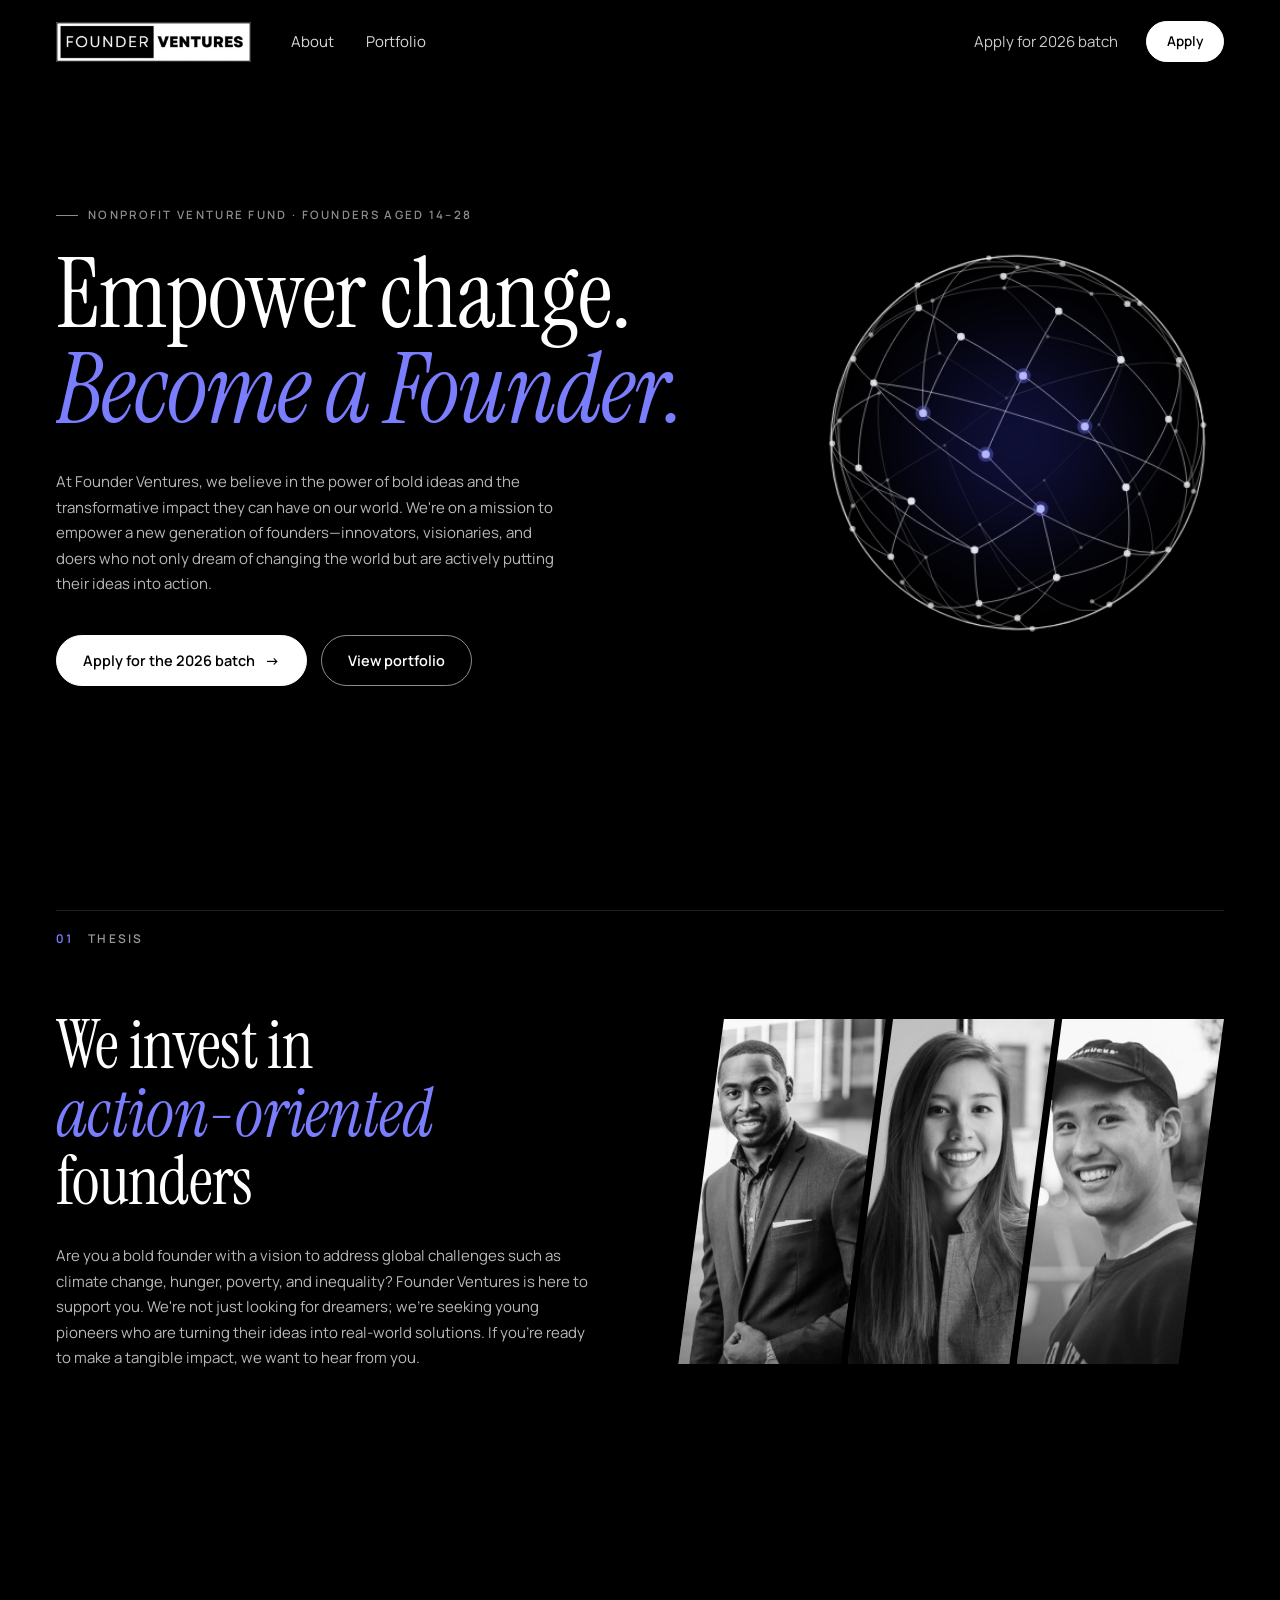
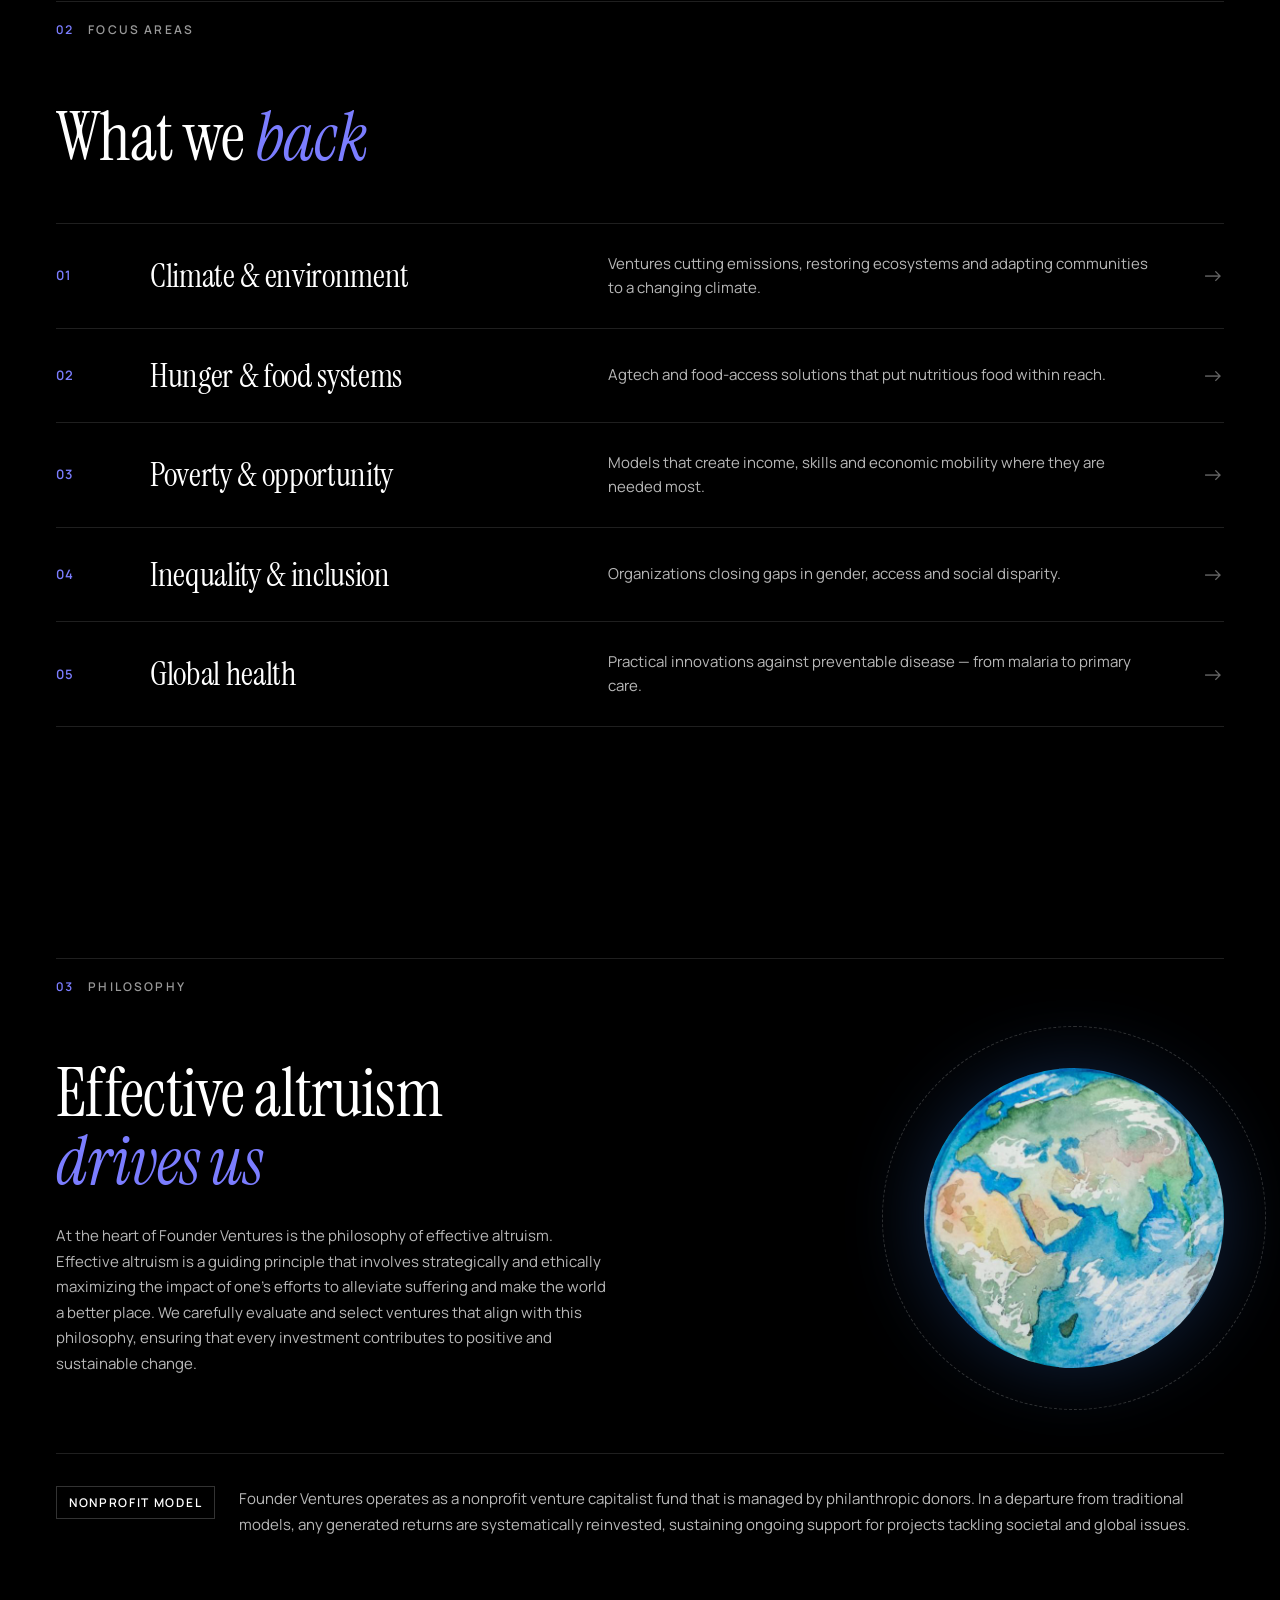
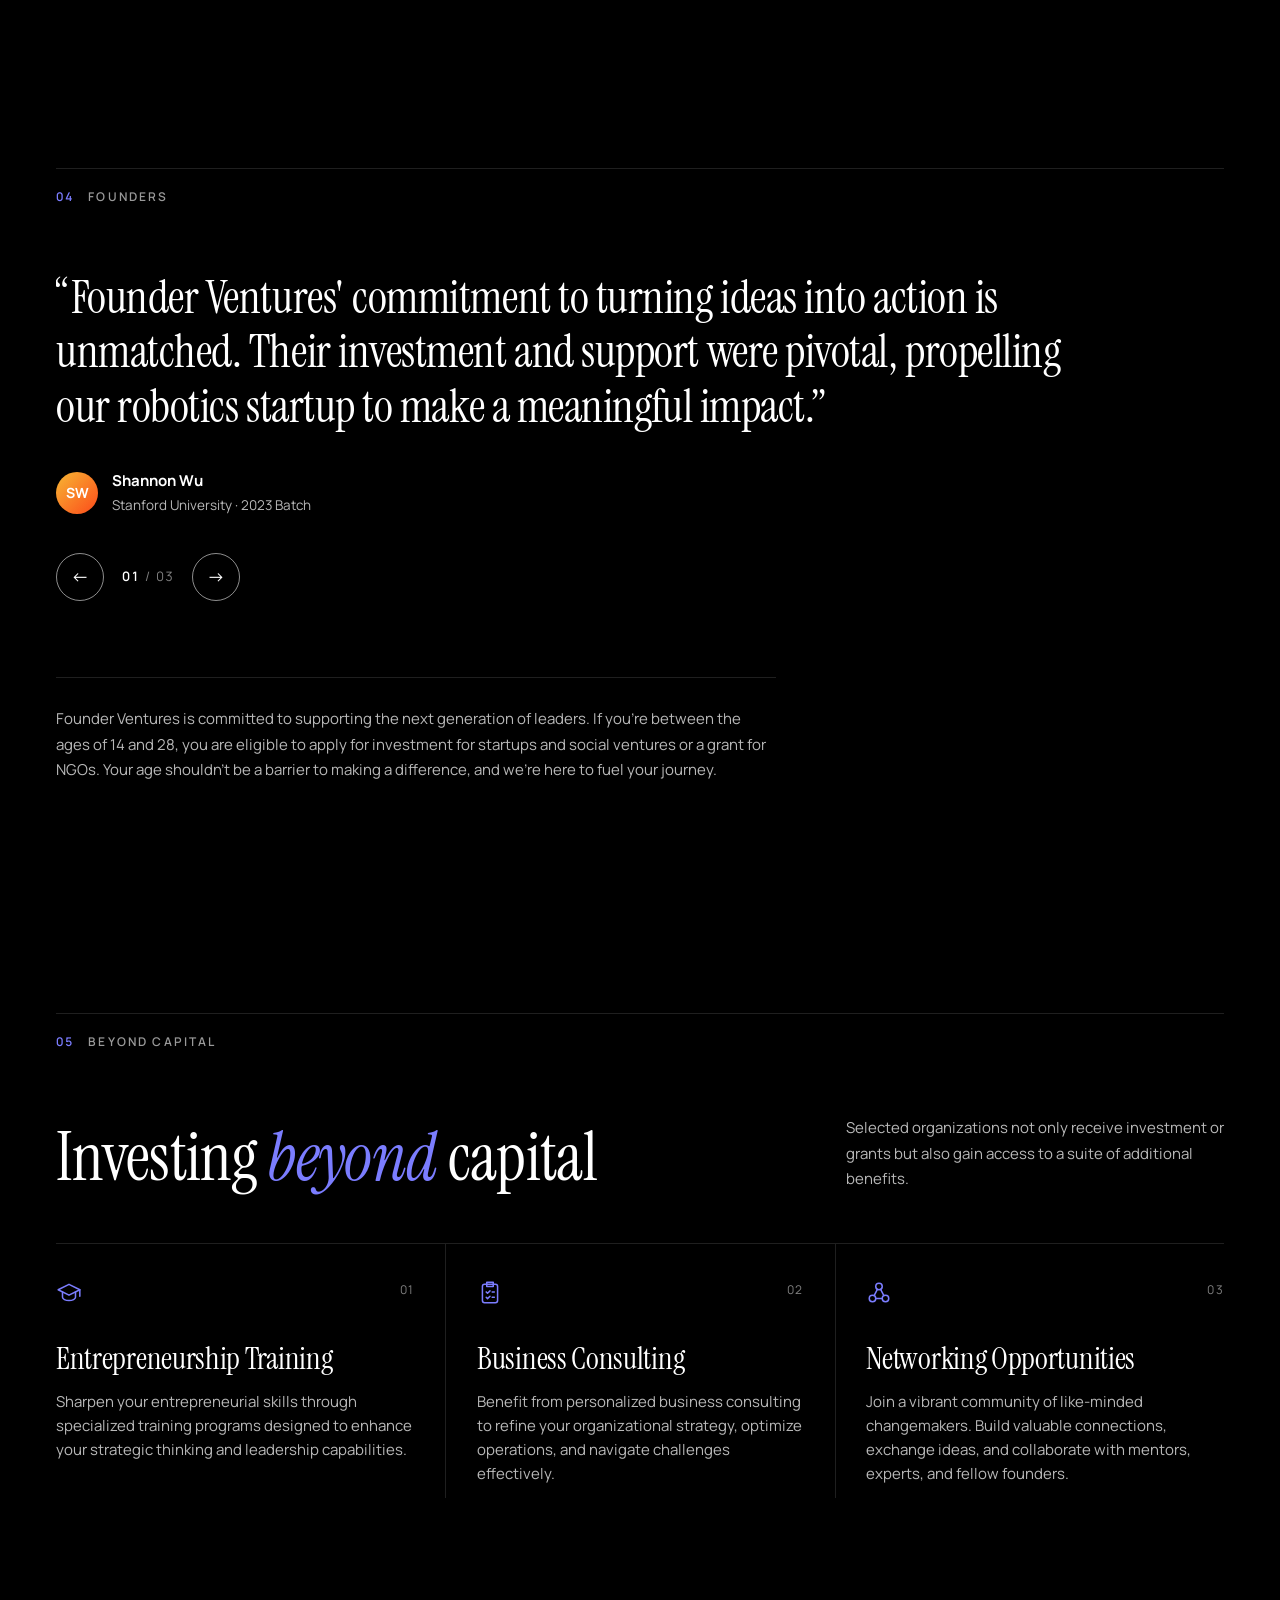
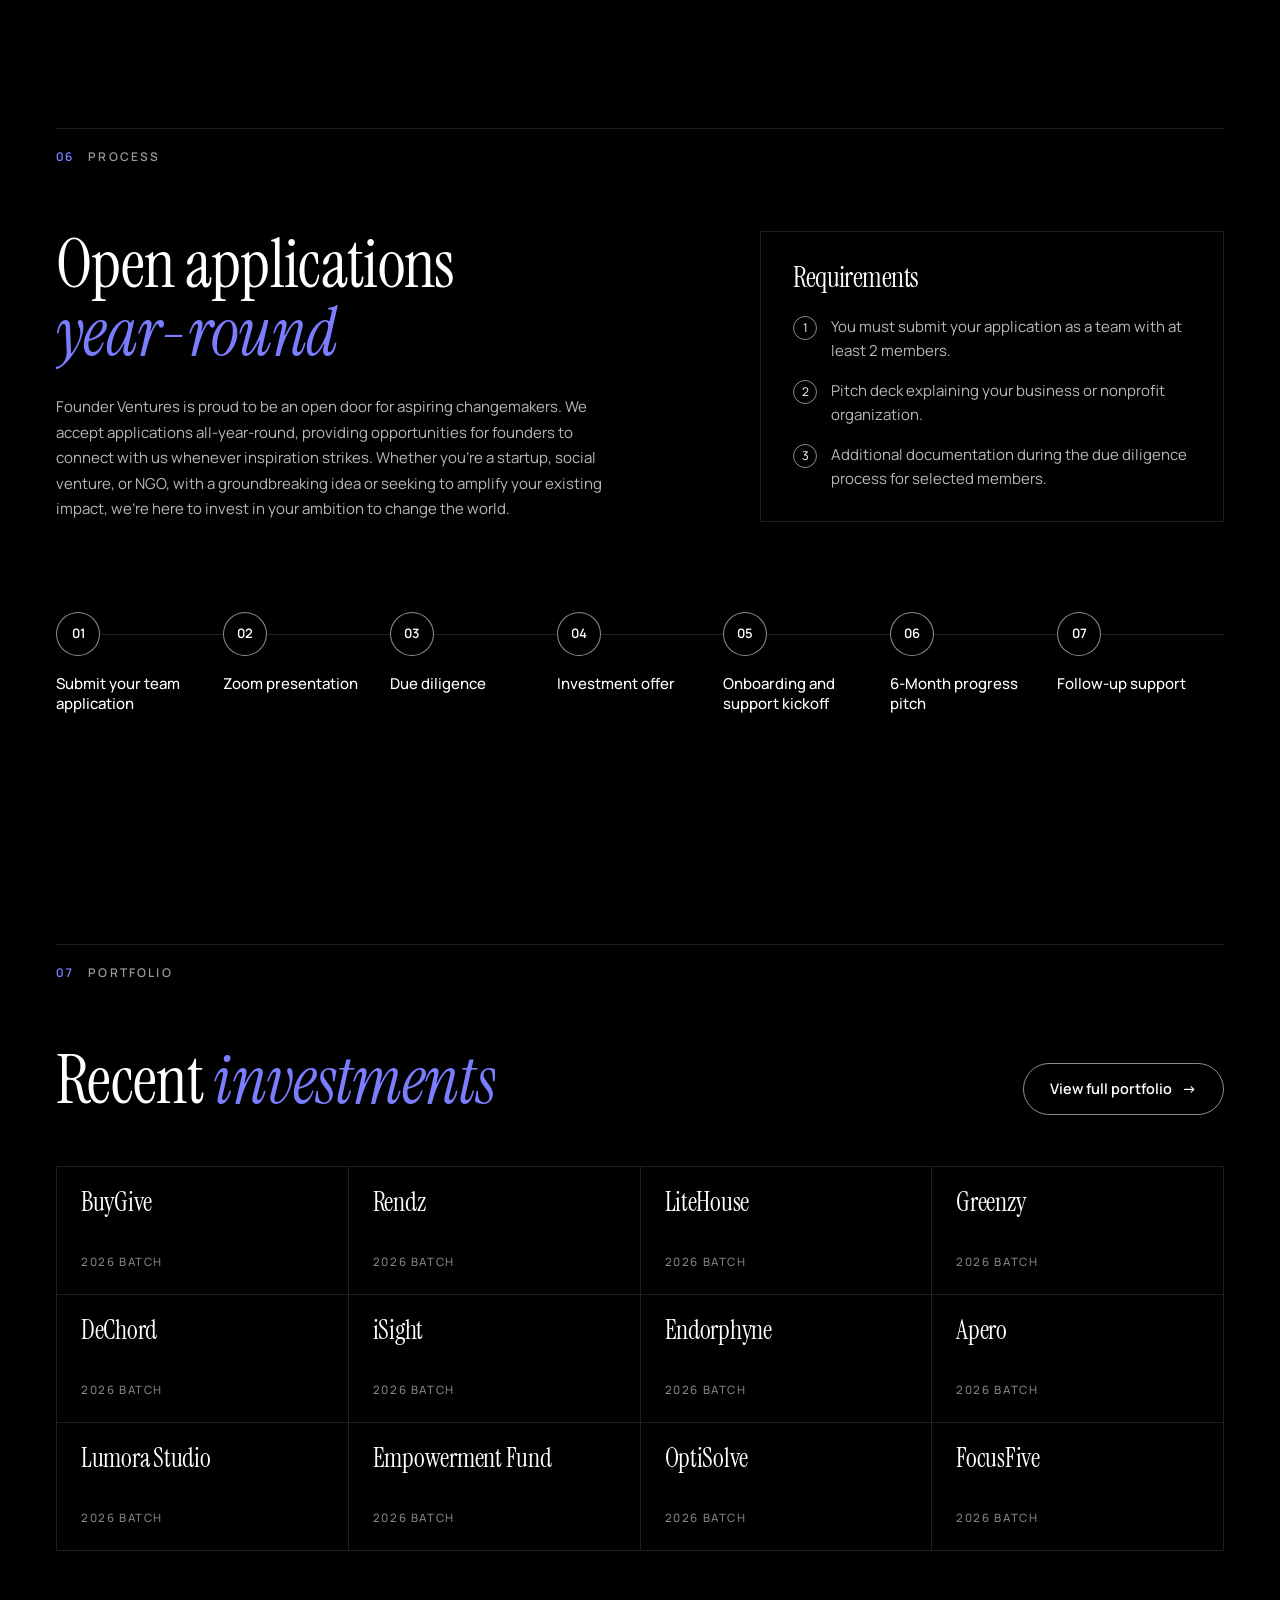
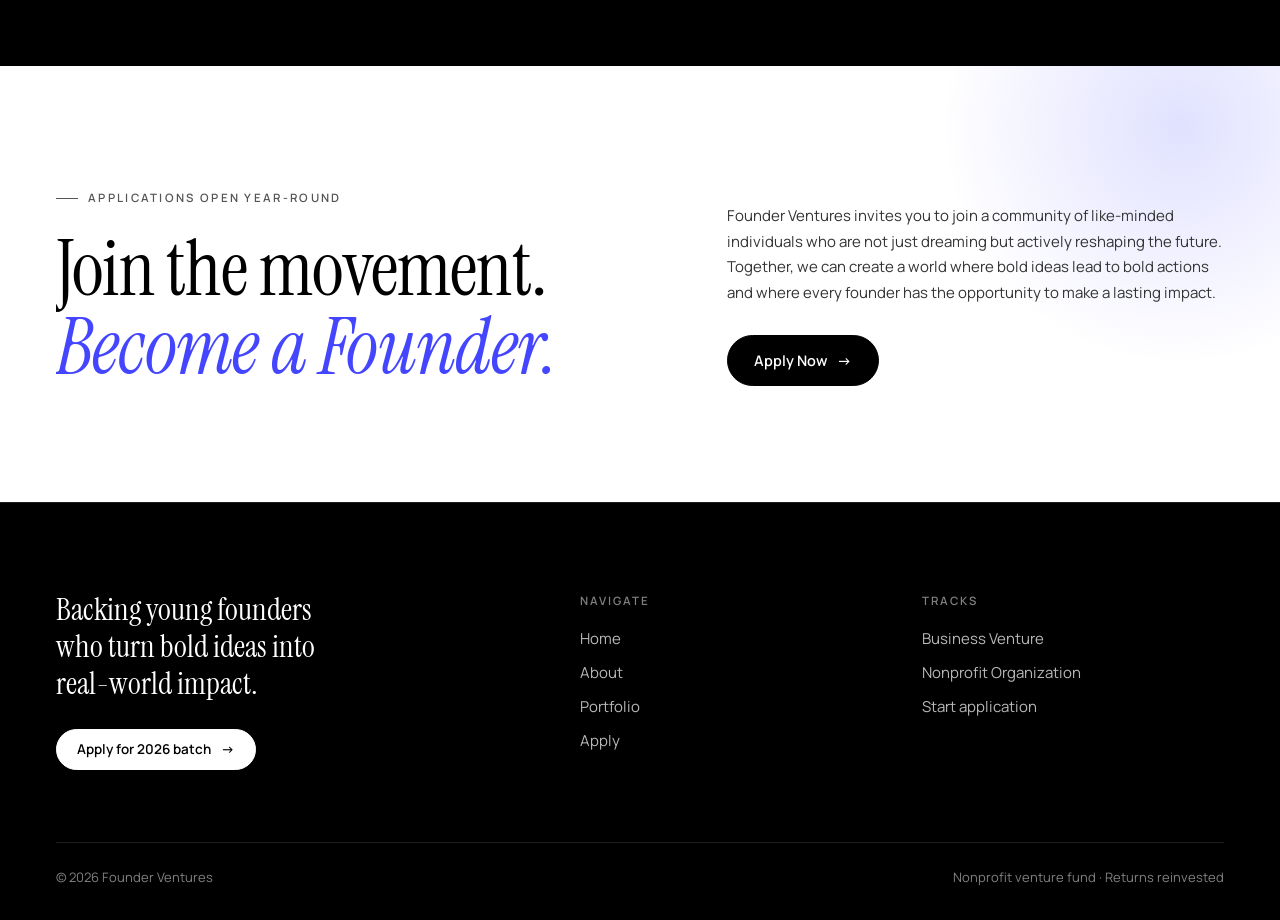
==== index.html @ 0a64e9e9 "Add files via upload" ====
<!DOCTYPE html>
<html lang="en">
<head>
<meta charset="UTF-8">
<meta name="viewport" content="width=device-width, initial-scale=1">
<title>Founder Ventures — Nonprofit venture fund for young founders</title>
<meta name="description" content="Founder Ventures is a nonprofit venture fund backing action-oriented founders aged 14–28 who tackle climate change, hunger, poverty and inequality. Applications open year-round.">
<meta name="theme-color" content="#000000">
<link rel="canonical" href="https://founderventures.org/">
<meta property="og:url" content="https://founderventures.org/">
<meta property="og:type" content="website">
<meta property="og:site_name" content="Founder Ventures">
<meta property="og:title" content="Founder Ventures — Nonprofit venture fund for young founders">
<meta property="og:description" content="Founder Ventures is a nonprofit venture fund backing action-oriented founders aged 14–28 who tackle climate change, hunger, poverty and inequality. Applications open year-round.">
<meta property="og:image" content="https://founderventures.org/assets/og-image.jpg">
<meta property="og:image:width" content="1200">
<meta property="og:image:height" content="630">
<meta name="twitter:card" content="summary_large_image">
<meta name="twitter:title" content="Founder Ventures — Nonprofit venture fund for young founders">
<meta name="twitter:description" content="Founder Ventures is a nonprofit venture fund backing action-oriented founders aged 14–28 who tackle climate change, hunger, poverty and inequality. Applications open year-round.">
<meta name="twitter:image" content="https://founderventures.org/assets/og-image.jpg">
<link rel="icon" href="./favicon.ico" sizes="any">
<link rel="icon" type="image/png" sizes="32x32" href="./assets/icons/favicon-32.png">
<link rel="apple-touch-icon" href="./assets/icons/apple-touch-icon.png">
<link rel="manifest" href="./site.webmanifest">
<link rel="preconnect" href="https://fonts.googleapis.com">
<link rel="preconnect" href="https://fonts.gstatic.com" crossorigin>
<link href="https://fonts.googleapis.com/css2?family=Instrument+Serif:ital@0;1&family=Manrope:wght@300;400;500;600;700;800&display=swap" rel="stylesheet">
<link rel="stylesheet" href="./assets/css/site.css">
<script src="./assets/js/site.js" defer></script>
</head>
<body data-page="home">
<div class="progress" id="progress"></div>

<header class="header" id="header">
  <div class="wrap">
    <a href="./" class="logo" aria-label="Founder Ventures home"><img src="./assets/img/logo.png" alt="Founder Ventures" width="600" height="123"></a>
    <nav class="nav" aria-label="Primary">
      <a href="./about/" data-link="about">About</a>
      <a href="./portfolio/" data-link="portfolio">Portfolio</a>
    </nav>
    <div class="nav-right">
      <a href="./apply/" class="nav-cta-text">Apply for 2026 batch</a>
      <a href="./apply/" class="btn btn-sm">Apply</a>
    </div>
    <button class="burger" id="burger" aria-label="Open menu" aria-expanded="false" aria-controls="mmenu"><span></span><span></span></button>
  </div>
</header>

<div class="mmenu" id="mmenu" aria-hidden="true">
  <nav aria-label="Mobile">
    <a href="./" data-link="home"><small>01</small>Home</a>
    <a href="./about/" data-link="about"><small>02</small>About</a>
    <a href="./portfolio/" data-link="portfolio"><small>03</small>Portfolio</a>
    <a href="./apply/" data-link="apply"><small>04</small>Apply</a>
  </nav>
  <div class="mmenu-foot">
    <p>Applications are open year-round for the 2026 batch.</p>
    <a href="./apply/" class="btn btn-wide">Apply for 2026 batch <span class="arr">→</span></a>
  </div>
</div>

<main id="main">
<div class="page active" data-page="home">
  <section class="hero vc-hero">
    <div class="wrap vc-hero-grid">
      <div>
        <div class="eyebrow" data-reveal>Nonprofit venture fund · Founders aged 14–28</div>
        <h1 class="display split" data-reveal="fade"><span class="ln"><span style="--i:0">Empower change.</span></span><span class="ln"><span style="--i:1"><em>Become a Founder.</em></span></span></h1>
        <p class="lead" data-reveal style="--d:.35s">At Founder Ventures, we believe in the power of bold ideas and the transformative impact they can have on our world. We're on a mission to empower a new generation of founders—innovators, visionaries, and doers who not only dream of changing the world but are actively putting their ideas into action.</p>
        <div class="hero-actions" data-reveal style="--d:.5s">
          <a href="./apply/" class="btn">Apply for the 2026 batch <span class="arr">→</span></a>
          <a href="./portfolio/" class="btn btn-ghost">View portfolio</a>
        </div>
      </div>
      <div class="globe-wrap" data-reveal="scale" style="--d:.2s"><canvas id="globe" aria-hidden="true"></canvas></div>
    </div>
  </section>

  <section class="sec">
    <div class="wrap">
      <div class="sec-head" data-reveal><span class="sec-num">01</span><span class="sec-label">Thesis</span></div>
      <div class="split-grid even">
        <div>
          <h2 class="h2 split" data-reveal="fade"><span class="ln"><span>We invest in</span></span><span class="ln"><span style="--i:1"><em>action-oriented</em> founders</span></span></h2>
          <p class="lead" data-reveal style="margin-top:28px;--d:.2s">Are you a bold founder with a vision to address global challenges such as climate change, hunger, poverty, and inequality? Founder Ventures is here to support you. We're not just looking for dreamers; we're seeking young pioneers who are turning their ideas into real-world solutions. If you're ready to make a tangible impact, we want to hear from you.</p>
        </div>
        <div class="slash"><div class="sl" data-reveal style="--d:0.00s"><img style="object-position:50% 16%" src="./assets/img/founder-home-1.jpg" alt="Founder in a dark suit smiling" loading="lazy" decoding="async"></div><div class="sl" data-reveal style="--d:0.12s"><img style="object-position:50% 20%" src="./assets/img/founder-home-2.jpg" alt="Founder with long hair smiling" loading="lazy" decoding="async"></div><div class="sl" data-reveal style="--d:0.24s"><img style="object-position:45% 22%" src="./assets/img/founder-home-3.jpg" alt="Founder in a cap smiling" loading="lazy" decoding="async"></div></div>
      </div>
    </div>
  </section>

  <section class="sec">
    <div class="wrap">
      <div class="sec-head" data-reveal><span class="sec-num">02</span><span class="sec-label">Focus areas</span></div>
      <div class="focus-top">
        <h2 class="h2 split" data-reveal="fade"><span class="ln"><span>What we <em>back</em></span></span></h2>
        <p class="lead" data-reveal style="--d:.15s">Startups, social ventures and NGOs working on the world's most pressing problems.</p>
      </div>
      <ul class="focus"><li class="frow" data-reveal style="--d:0.00s"><span class="fnum">01</span><h3>Climate &amp; environment</h3><p>Ventures cutting emissions, restoring ecosystems and adapting communities to a changing climate.</p><span class="farr" aria-hidden="true">→</span></li><li class="frow" data-reveal style="--d:0.06s"><span class="fnum">02</span><h3>Hunger &amp; food systems</h3><p>Agtech and food-access solutions that put nutritious food within reach.</p><span class="farr" aria-hidden="true">→</span></li><li class="frow" data-reveal style="--d:0.12s"><span class="fnum">03</span><h3>Poverty &amp; opportunity</h3><p>Models that create income, skills and economic mobility where they are needed most.</p><span class="farr" aria-hidden="true">→</span></li><li class="frow" data-reveal style="--d:0.18s"><span class="fnum">04</span><h3>Inequality &amp; inclusion</h3><p>Organizations closing gaps in gender, access and social disparity.</p><span class="farr" aria-hidden="true">→</span></li><li class="frow" data-reveal style="--d:0.24s"><span class="fnum">05</span><h3>Global health</h3><p>Practical innovations against preventable disease — from malaria to primary care.</p><span class="farr" aria-hidden="true">→</span></li></ul>
    </div>
  </section>

  <section class="sec">
    <div class="wrap">
      <div class="sec-head" data-reveal><span class="sec-num">03</span><span class="sec-label">Philosophy</span></div>
      <div class="split-grid">
        <div>
          <h2 class="h2 split" data-reveal="fade"><span class="ln"><span>Effective altruism</span></span><span class="ln"><span style="--i:1"><em>drives us</em></span></span></h2>
          <p class="lead" data-reveal style="margin-top:28px;--d:.15s">At the heart of Founder Ventures is the philosophy of effective altruism. Effective altruism is a guiding principle that involves strategically and ethically maximizing the impact of one's efforts to alleviate suffering and make the world a better place. We carefully evaluate and select ventures that align with this philosophy, ensuring that every investment contributes to positive and sustainable change.</p>
        </div>
        <div class="orb" data-reveal="scale"><div class="round"><img src="./assets/img/earth.jpg" alt="Watercolor painting of Earth" loading="lazy" decoding="async" class=earth></div></div>
      </div>
      <div class="note-line" data-reveal>
        <span class="tag">Nonprofit model</span>
        <p class="lead" style="max-width:none">Founder Ventures operates as a nonprofit venture capitalist fund that is managed by philanthropic donors. In a departure from traditional models, any generated returns are systematically reinvested, sustaining ongoing support for projects tackling societal and global issues.</p>
      </div>
    </div>
  </section>

  <section class="sec">
    <div class="wrap">
      <div class="sec-head" data-reveal><span class="sec-num">04</span><span class="sec-label">Founders</span></div>
      <div class="voices" data-reveal>
        <div class="qs"><figure class="q on"><blockquote>“Founder Ventures' commitment to turning ideas into action is unmatched. Their investment and support were pivotal, propelling our robotics startup to make a meaningful impact.”</blockquote><figcaption><span class="avatar" style="background:linear-gradient(135deg,#f7b733,#fc4a1a)">SW</span><span><b>Shannon Wu</b><small>Stanford University · 2023 Batch</small></span></figcaption></figure><figure class="q"><blockquote>“Founder Ventures fueled our mission at MalarErase, turning our aspirations into real strides against malaria. Their support has been the pulse of our progress in global health.”</blockquote><figcaption><span class="avatar" style="background:linear-gradient(135deg,#11998e,#38ef7d)">MB</span><span><b>Micah Bevis</b><small>MalarErase · 2023 Batch</small></span></figcaption></figure><figure class="q"><blockquote>“Founder Ventures catapulted our agtech initiative, turning our idea into a real solution for poverty and climate change. Their support and network opened doors we never thought possible.”</blockquote><figcaption><span class="avatar" style="background:linear-gradient(135deg,#4446ff,#a18cd1)">JM</span><span><b>Josh Meradith</b><small>CryptoRay · 2023 Batch</small></span></figcaption></figure></div>
        <div class="q-nav"><button class="q-prev" aria-label="Previous quote">←</button><span class="q-count"><b>01</b> / 03</span><button class="q-next" aria-label="Next quote">→</button></div>
      </div>
      <p class="lead young" data-reveal>Founder Ventures is committed to supporting the next generation of leaders. If you're between the ages of 14 and 28, you are eligible to apply for investment for startups and social ventures or a grant for NGOs. Your age shouldn't be a barrier to making a difference, and we're here to fuel your journey.</p>
    </div>
  </section>

  <section class="sec">
    <div class="wrap">
      <div class="sec-head" data-reveal><span class="sec-num">05</span><span class="sec-label">Beyond capital</span></div>
      <div class="focus-top">
        <h2 class="h2 split" data-reveal="fade"><span class="ln"><span>Investing <em>beyond</em> capital</span></span></h2>
        <p class="lead" data-reveal style="--d:.15s">Selected organizations not only receive investment or grants but also gain access to a suite of additional benefits.</p>
      </div>
      <div class="bens"><div class="ben" data-reveal style="--d:0.0s"><span class="ben-n">01</span><svg width="26" height="26" viewBox="0 0 24 24" fill="none" stroke="currentColor" stroke-width="1.4" stroke-linecap="round" stroke-linejoin="round"><path d="M2 9l10-5 10 5-10 5L2 9z"/><path d="M6 11v5c0 1.5 2.7 3 6 3s6-1.5 6-3v-5"/><path d="M22 9v6"/></svg><h3>Entrepreneurship Training</h3><p>Sharpen your entrepreneurial skills through specialized training programs designed to enhance your strategic thinking and leadership capabilities.</p></div><div class="ben" data-reveal style="--d:0.1s"><span class="ben-n">02</span><svg width="26" height="26" viewBox="0 0 24 24" fill="none" stroke="currentColor" stroke-width="1.4" stroke-linecap="round" stroke-linejoin="round"><rect x="5" y="4" width="14" height="17" rx="2"/><path d="M9 2h6v4H9z"/><path d="M8.5 11l1.2 1.2L12 10M8.5 16l1.2 1.2L12 15M14 11h2M14 16h2"/></svg><h3>Business Consulting</h3><p>Benefit from personalized business consulting to refine your organizational strategy, optimize operations, and navigate challenges effectively.</p></div><div class="ben" data-reveal style="--d:0.2s"><span class="ben-n">03</span><svg width="26" height="26" viewBox="0 0 24 24" fill="none" stroke="currentColor" stroke-width="1.4" stroke-linecap="round" stroke-linejoin="round"><circle cx="12" cy="6" r="3"/><circle cx="6" cy="17" r="3"/><circle cx="18" cy="17" r="3"/><path d="M10.5 8.6L7.5 14.4M13.5 8.6l3 5.8M9 17h6"/></svg><h3>Networking Opportunities</h3><p>Join a vibrant community of like-minded changemakers. Build valuable connections, exchange ideas, and collaborate with mentors, experts, and fellow founders.</p></div></div>
    </div>
  </section>

  <section class="sec">
    <div class="wrap">
      <div class="sec-head" data-reveal><span class="sec-num">06</span><span class="sec-label">Process</span></div>
      <div class="split-grid">
        <div>
          <h2 class="h2 split" data-reveal="fade"><span class="ln"><span>Open applications</span></span><span class="ln"><span style="--i:1"><em>year-round</em></span></span></h2>
          <p class="lead" data-reveal style="margin-top:28px;--d:.15s">Founder Ventures is proud to be an open door for aspiring changemakers. We accept applications all-year-round, providing opportunities for founders to connect with us whenever inspiration strikes. Whether you're a startup, social venture, or NGO, with a groundbreaking idea or seeking to amplify your existing impact, we're here to invest in your ambition to change the world.</p>
        </div>
        <div class="req" data-reveal="right">
          <h3>Requirements</h3>
          <ol>
            <li>You must submit your application as a team with at least 2 members.</li>
            <li>Pitch deck explaining your business or nonprofit organization.</li>
            <li>Additional documentation during the due diligence process for selected members.</li>
          </ol>
        </div>
      </div>
      <ol class="timeline"><li data-reveal style="--d:0.00s"><span class="tn">01</span><span class="tt">Submit your team application</span></li><li data-reveal style="--d:0.07s"><span class="tn">02</span><span class="tt">Zoom presentation</span></li><li data-reveal style="--d:0.14s"><span class="tn">03</span><span class="tt">Due diligence</span></li><li data-reveal style="--d:0.21s"><span class="tn">04</span><span class="tt">Investment offer</span></li><li data-reveal style="--d:0.28s"><span class="tn">05</span><span class="tt">Onboarding and support kickoff</span></li><li data-reveal style="--d:0.35s"><span class="tn">06</span><span class="tt">6-Month progress pitch</span></li><li data-reveal style="--d:0.42s"><span class="tn">07</span><span class="tt">Follow-up support</span></li></ol>
    </div>
  </section>

  <section class="sec">
    <div class="wrap">
      <div class="sec-head" data-reveal><span class="sec-num">07</span><span class="sec-label">Portfolio</span></div>
      <div class="focus-top">
        <h2 class="h2 split" data-reveal="fade"><span class="ln"><span>Recent <em>investments</em></span></span></h2>
        <a href="./portfolio/" class="btn btn-ghost" data-reveal>View full portfolio <span class="arr">→</span></a>
      </div>
      <div class="pgrid" id="recent"></div>
    </div>
  </section>

  <section class="cta sec" data-cta></section>
</div>
</main>

<footer class="footer vc-foot">
  <div class="wrap">
    <div class="foot-top">
      <div class="foot-brand">
        <p class="foot-tag">Backing young founders who turn bold ideas into real-world impact.</p>
        <a href="./apply/" class="btn btn-sm">Apply for 2026 batch <span class="arr">→</span></a>
      </div>
      <nav class="foot-col" aria-label="Footer"><span>Navigate</span><a href="./">Home</a><a href="./about/">About</a><a href="./portfolio/">Portfolio</a><a href="./apply/">Apply</a></nav>
      <div class="foot-col"><span>Tracks</span><a href="./apply/">Business Venture</a><a href="./apply/">Nonprofit Organization</a><a href="./application/">Start application</a></div>
    </div>
    <div class="foot-bottom"><span>© 2026 Founder Ventures</span><span>Nonprofit venture fund · Returns reinvested</span></div>
  </div>
</footer>

<template id="ctaTpl">
  <div class="wrap cta-grid" style="position:relative">
    <div>
      <div class="eyebrow dark" data-reveal>Applications open year-round</div>
      <h2 class="h2 display-cta split" data-reveal="fade"><span class="ln"><span>Join the movement.</span></span><span class="ln"><span style="--i:1"><em>Become a Founder.</em></span></span></h2>
    </div>
    <div>
      <p class="lead" data-reveal style="--d:.15s">Founder Ventures invites you to join a community of like-minded individuals who are not just dreaming but actively reshaping the future. Together, we can create a world where bold ideas lead to bold actions and where every founder has the opportunity to make a lasting impact.</p>
      <div data-reveal style="--d:.25s"><a href="./apply/" class="btn btn-dark">Apply Now <span class="arr">→</span></a></div>
    </div>
  </div>
</template>

<div class="toast" id="toast" role="status" aria-live="polite"></div>
</body>
</html>
---- assets/css/site.css ----
/* Founder Ventures — site styles */
:root{
  --bg:#000; --fg:#fff; --muted:rgba(255,255,255,.72); --dim:rgba(255,255,255,.5);
  --line:rgba(255,255,255,.2); --line-strong:rgba(255,255,255,.55);
  --accent:#4446ff; --accent-2:#7b7dff;
  --ink:#0a0a0a; --ink-muted:#3b3b3b;
  --pad:clamp(20px,5vw,56px); --max:1240px; --nav-h:84px;
  --ease:cubic-bezier(.2,.7,.1,1); --ease-out:cubic-bezier(.16,1,.3,1);
}
*,*::before,*::after{box-sizing:border-box}
html{-webkit-text-size-adjust:100%}
body{margin:0;background:var(--bg);color:var(--fg);font-family:Manrope,system-ui,-apple-system,"Segoe UI",sans-serif;font-size:16px;line-height:1.6;-webkit-font-smoothing:antialiased;overflow-x:hidden}
body.lock{overflow:hidden}
img{max-width:100%;display:block}
a{color:inherit;text-decoration:none}
button{font:inherit;color:inherit;cursor:pointer;background:none;border:0;padding:0}
h1,h2,h3,h4{margin:0;font-weight:600;letter-spacing:-.02em;line-height:1.12}
p{margin:0}
::selection{background:var(--accent);color:#fff}
:focus-visible{outline:2px solid var(--accent-2);outline-offset:3px}
.wrap{width:100%;max-width:calc(var(--max) + var(--pad)*2);margin:0 auto;padding:0 var(--pad)}

/* ---------- Header ---------- */
.header{position:fixed;inset:0 0 auto;z-index:50;height:var(--nav-h);display:flex;align-items:center;transition:background .4s,border-color .4s,height .4s;border-bottom:1px solid transparent}
.header.scrolled{background:rgba(0,0,0,.72);backdrop-filter:blur(14px) saturate(140%);-webkit-backdrop-filter:blur(14px) saturate(140%);border-color:rgba(255,255,255,.08);--nav-h:70px}
.header .wrap{display:flex;align-items:center;gap:40px}
.logo{display:inline-flex;flex-shrink:0;position:relative;z-index:60}
.logo img{height:40px;width:auto;display:block}
.header.scrolled .logo img{height:36px}
.logo img{transition:height .4s var(--ease)}
@media (max-width:680px){.logo img{height:34px}.header.scrolled .logo img{height:32px}}
.nav{display:flex;gap:32px;font-size:15px}
.nav a,.nav-cta-text{position:relative;opacity:.85;transition:opacity .3s}
.nav a::after{content:"";position:absolute;left:0;right:0;bottom:-4px;height:1px;background:#fff;transform:scaleX(0);transform-origin:right;transition:transform .45s var(--ease)}
.nav a:hover,.nav a.active{opacity:1}
.nav a:hover::after,.nav a.active::after{transform:scaleX(1);transform-origin:left}
.nav-right{margin-left:auto;display:flex;align-items:center;gap:28px;font-size:15px}
.nav-cta-text{opacity:.8}
.nav-cta-text:hover{opacity:1}
.burger{display:none;width:44px;height:44px;margin-left:auto;position:relative;z-index:60}
.burger span{position:absolute;left:11px;right:11px;height:1.5px;background:#fff;transition:transform .5s var(--ease),top .5s var(--ease),opacity .3s}
.burger span:nth-child(1){top:17px}.burger span:nth-child(2){top:26px}
.menu-open .burger span:nth-child(1){top:21.5px;transform:rotate(45deg)}
.menu-open .burger span:nth-child(2){top:21.5px;transform:rotate(-45deg)}

/* Mobile menu */
.mmenu{position:fixed;inset:0;z-index:45;background:#000;display:flex;flex-direction:column;padding:calc(var(--nav-h) + 24px) var(--pad) 32px;clip-path:circle(0% at calc(100% - 44px) 42px);transition:clip-path .8s var(--ease-out);pointer-events:none}
.menu-open .mmenu{clip-path:circle(150% at calc(100% - 44px) 42px);pointer-events:auto}
.mmenu nav{display:flex;flex-direction:column;gap:6px}
.mmenu nav a{font-size:clamp(40px,12vw,64px);font-weight:600;letter-spacing:-.03em;line-height:1.15;display:flex;align-items:baseline;gap:14px;opacity:0;transform:translateY(30px);transition:opacity .5s, transform .7s var(--ease-out)}
.mmenu nav a small{font-size:13px;font-weight:500;color:var(--dim);letter-spacing:0}
.mmenu nav a.active{color:var(--accent-2)}
.menu-open .mmenu nav a{opacity:1;transform:none}
.menu-open .mmenu nav a:nth-child(1){transition-delay:.18s}.menu-open .mmenu nav a:nth-child(2){transition-delay:.24s}.menu-open .mmenu nav a:nth-child(3){transition-delay:.3s}.menu-open .mmenu nav a:nth-child(4){transition-delay:.36s}
.mmenu-foot{margin-top:auto;display:flex;flex-direction:column;gap:18px;opacity:0;transition:opacity .5s .4s}
.menu-open .mmenu-foot{opacity:1}
.mmenu-foot p{color:var(--dim);font-size:14px}

/* ---------- Buttons ---------- */
.btn{position:relative;display:inline-flex;align-items:center;justify-content:center;gap:10px;padding:12px 26px;font-size:15px;font-weight:500;background:#fff;color:#000;border:1px solid #fff;overflow:hidden;isolation:isolate;white-space:nowrap;transition:color .45s var(--ease)}
.btn::before{content:"";position:absolute;inset:0;background:#000;transform:translateY(101%);transition:transform .45s var(--ease);z-index:-1}
.btn:hover{color:#fff}
.btn:hover::before{transform:none}
.btn .arr{display:inline-block;transition:transform .45s var(--ease)}
.btn:hover .arr{transform:translateX(4px)}
.btn-sm{padding:9px 22px;font-size:14px}
.btn-ghost{background:transparent;color:#fff;border-color:var(--line-strong)}
.btn-ghost::before{background:#fff}
.btn-ghost:hover{color:#000}
.btn-dark{background:#000;color:#fff;border-color:#000}
.btn-dark::before{background:var(--accent)}
.btn-dark:hover{border-color:var(--accent)}
.btn-wide{width:100%}

/* ---------- Pages / transitions ---------- */
main{min-height:100vh}
.page{display:none}
.page.active{display:block;animation:pageIn .8s var(--ease-out) both}
@keyframes pageIn{from{opacity:0;transform:translateY(16px)}to{opacity:1;transform:none}}
.page-leave{animation:pageOut .3s ease both}
@keyframes pageOut{to{opacity:0;transform:translateY(-8px)}}

/* ---------- Reveal ---------- */
[data-reveal]{opacity:0;transform:translateY(34px);transition:opacity 1s var(--ease-out),transform 1.1s var(--ease-out);transition-delay:var(--d,0s)}
[data-reveal="fade"]{transform:none}
[data-reveal="scale"]{transform:scale(.92)}
[data-reveal="left"]{transform:translateX(-40px)}
[data-reveal="right"]{transform:translateX(40px)}
[data-reveal].in{opacity:1;transform:none}
.split .ln{display:block;overflow:hidden;padding-bottom:.08em;margin-bottom:-.08em}
.split .ln>span{display:inline-block;transform:translateY(110%);transition:transform 1.1s var(--ease-out);transition-delay:calc(var(--i,0) * .1s + var(--d,0s))}
.split.in .ln>span{transform:none}

/* ---------- Sections ---------- */
section{position:relative}
.sec{padding:clamp(80px,12vw,160px) 0}
.sec-tight{padding:clamp(56px,8vw,100px) 0}
.h1{font-size:clamp(38px,5.4vw,64px)}
.h2{font-size:clamp(32px,4.2vw,52px)}
.h3{font-size:clamp(22px,2.2vw,28px)}
.lead{font-size:clamp(15px,1.25vw,17px);color:var(--muted);max-width:62ch}
.lead + .lead{margin-top:18px}
.eyebrow{display:inline-flex;align-items:center;gap:10px;font-size:12px;font-weight:600;letter-spacing:.18em;text-transform:uppercase;color:var(--dim);margin-bottom:22px}
.eyebrow::before{content:"";width:22px;height:1px;background:currentColor}
.accent{color:var(--accent)}
.grad{background:linear-gradient(90deg,var(--accent),var(--accent-2) 60%,#b0b2ff);-webkit-background-clip:text;background-clip:text;color:transparent}
.split-grid{display:grid;grid-template-columns:1.15fr .85fr;gap:clamp(40px,6vw,96px);align-items:center}
.split-grid.even{grid-template-columns:1fr 1fr}
.stack>*+*{margin-top:28px}

/* Hero */
.hero{min-height:100svh;display:flex;align-items:center;padding:calc(var(--nav-h) + 40px) 0 80px;overflow:hidden}
.hero .h1{margin-bottom:28px}
.hero .lead{margin-bottom:38px}
.hero-actions{display:flex;flex-wrap:wrap;gap:14px}
.globe-wrap{position:relative;aspect-ratio:1;width:100%;max-width:440px;justify-self:end}
.globe-wrap canvas{width:100%;height:100%;display:block}
.globe-wrap::before{content:"";position:absolute;inset:12%;border-radius:50%;background:radial-gradient(circle,rgba(68,70,255,.28),transparent 70%);filter:blur(30px);animation:pulse 6s ease-in-out infinite}
@keyframes pulse{50%{transform:scale(1.15);opacity:.6}}


/* Photo trio */
.trio{display:grid;grid-template-columns:repeat(3,1fr);gap:clamp(8px,1.2vw,14px);align-items:start}
.trio>*:nth-child(2){margin-top:clamp(18px,3vw,40px)}
.trio.up>*:nth-child(2){margin-top:0}
.trio.up>*:nth-child(1),.trio.up>*:nth-child(3){margin-top:clamp(18px,3vw,40px)}
.photo{position:relative;aspect-ratio:3/4;overflow:hidden;background:#111}
.photo img{width:100%;height:100%;object-fit:cover;filter:grayscale(1) contrast(1.05)}

.photo.oval{aspect-ratio:1;border-radius:50%;box-shadow:0 0 0 1px rgba(255,255,255,.14)}
/* Placeholder */
.ph{position:relative;width:100%;height:100%;display:flex;align-items:center;justify-content:center;text-align:center;background:
  linear-gradient(135deg,rgba(255,255,255,.06),rgba(255,255,255,.02)),
  repeating-linear-gradient(45deg,rgba(255,255,255,.035) 0 1px,transparent 1px 12px),#0d0d0d;
  color:rgba(255,255,255,.4);font-size:11px;letter-spacing:.14em;text-transform:uppercase;padding:12px;border:1px solid rgba(255,255,255,.1)}
.ph::before{content:"";position:absolute;inset:0;background:linear-gradient(110deg,transparent 30%,rgba(255,255,255,.07) 50%,transparent 70%);background-size:250% 100%;animation:shimmer 3.5s linear infinite}
@keyframes shimmer{from{background-position:150% 0}to{background-position:-100% 0}}
.ph svg{display:block;margin:0 auto 8px;opacity:.6}
.round{border-radius:50%;overflow:hidden}
.round .ph{border-radius:50%}

/* Earth orb */
.orb{width:min(100%,300px);aspect-ratio:1;justify-self:end;position:relative;animation:float 7s ease-in-out infinite}
.orb::after{content:"";position:absolute;inset:-14%;border-radius:50%;border:1px dashed rgba(255,255,255,.18);animation:spin 40s linear infinite}
.orb .round img{width:100%;height:100%;object-fit:cover;transform:scale(1.04);animation:earthSpin 90s linear infinite}
@keyframes earthSpin{to{transform:scale(1.04) rotate(360deg)}}
.orb .round{width:100%;height:100%;box-shadow:0 0 80px rgba(68,140,255,.25),inset 0 0 0 1px rgba(255,255,255,.1)}
@keyframes float{50%{transform:translateY(-14px)}}
@keyframes spin{to{transform:rotate(360deg)}}
.note-line{margin-top:clamp(48px,6vw,80px);padding-top:32px;border-top:1px solid rgba(255,255,255,.12);display:grid;grid-template-columns:auto 1fr;gap:24px;align-items:start}
.note-line .tag{font-size:12px;font-weight:600;letter-spacing:.14em;text-transform:uppercase;border:1px solid var(--line);padding:6px 12px;white-space:nowrap}

/* Cards */
.cards{display:grid;grid-template-columns:repeat(3,1fr);gap:20px;margin-top:clamp(40px,5vw,60px)}
.card{background:#fff;color:var(--ink);border-radius:14px;padding:28px;display:flex;flex-direction:column;transform-style:preserve-3d;transition:transform .5s var(--ease),box-shadow .5s;will-change:transform;position:relative;overflow:hidden}
.card::after{content:"";position:absolute;inset:0;pointer-events:none;background:radial-gradient(400px circle at var(--mx,50%) var(--my,50%),rgba(68,70,255,.10),transparent 40%);opacity:0;transition:opacity .4s}
.card:hover::after{opacity:1}
.card:hover{box-shadow:0 30px 60px -20px rgba(68,70,255,.35)}
.quote{font-size:15.5px;line-height:1.6;color:#1b1b1b;flex:1}
.quote::before{content:"“";display:block;font-size:54px;line-height:.6;height:22px;color:var(--accent);font-family:Georgia,serif}
.person{display:flex;align-items:center;gap:12px;margin-top:24px;padding-top:20px;border-top:1px solid #ececec;font-size:14px;line-height:1.35}
.person small{display:block;color:#777;font-size:13px}
.avatar{width:42px;height:42px;border-radius:50%;flex-shrink:0;display:grid;place-items:center;font-weight:700;font-size:14px;color:#fff;overflow:hidden}
.avatar img{width:100%;height:100%;object-fit:cover}
.benefit{text-align:center;align-items:center;padding:40px 30px}
.benefit .ico{width:64px;height:64px;border-radius:50%;display:grid;place-items:center;background:#f2f2ff;margin-bottom:22px;transition:transform .6s var(--ease),background .4s}
.benefit:hover .ico{transform:rotate(-8deg) scale(1.08);background:var(--accent)}
.benefit:hover .ico svg{stroke:#fff}
.benefit .ico svg{stroke:#111;transition:stroke .4s}
.benefit h3{font-size:19px;margin-bottom:12px}
.benefit p{font-size:15px;color:var(--ink-muted)}

/* Process */
.req{border:1px solid var(--line-strong);border-radius:14px;padding:32px 34px;background:linear-gradient(180deg,rgba(255,255,255,.03),transparent)}
.req h3{font-size:18px;text-align:center;margin-bottom:22px}
.req ol{margin:0;padding:0;list-style:none;counter-reset:r;display:grid;gap:16px}
.req li{counter-increment:r;display:grid;grid-template-columns:28px 1fr;gap:10px;font-size:15px;color:var(--muted)}
.req li::before{content:counter(r);width:24px;height:24px;border-radius:50%;border:1px solid var(--line-strong);display:grid;place-items:center;font-size:12px;color:#fff;margin-top:1px}
.steps{display:flex;flex-wrap:wrap;justify-content:center;gap:56px 44px;margin-top:clamp(60px,8vw,110px);list-style:none;padding:0}
.step{position:relative;width:200px;min-height:96px;border:1px solid var(--line-strong);border-radius:12px;padding:30px 16px 18px;display:flex;align-items:center;justify-content:center;text-align:center;font-weight:600;font-size:15px;line-height:1.35;transition:background .45s,color .45s,border-color .45s,transform .45s var(--ease)}
.step .n{position:absolute;top:0;left:50%;transform:translate(-50%,-50%);width:44px;height:44px;border-radius:50%;background:#fff;color:#000;display:grid;place-items:center;font-weight:700;font-size:18px;transition:background .45s,color .45s}
.step:not(:last-child)::after{content:"";position:absolute;right:-30px;top:50%;width:12px;height:12px;border-top:2px solid #fff;border-right:2px solid #fff;transform:translateY(-50%) rotate(45deg);opacity:.85}
.step:hover{background:#fff;color:#000;transform:translateY(-4px)}
.step:hover .n{background:var(--accent);color:#fff}

/* CTA */
.cta{background:#fff;color:#000;overflow:hidden}
.cta .lead{color:#333;max-width:72ch;margin:24px 0 36px}
.cta::before{content:"";position:absolute;width:520px;height:520px;right:-160px;top:-200px;border-radius:50%;background:radial-gradient(circle,rgba(68,70,255,.16),transparent 65%);animation:pulse 8s ease-in-out infinite}

/* Footer */
.footer{padding:44px 0;border-top:1px solid rgba(255,255,255,.08)}
.footer .wrap{display:flex;flex-wrap:wrap;gap:20px;justify-content:space-between;align-items:center;font-size:14px;color:var(--muted)}
.footer nav{display:flex;gap:26px}
.footer nav a:hover{color:#fff}

/* About */
.face{width:min(100%,420px);aspect-ratio:1;justify-self:end;position:relative}
.face canvas{width:100%;height:100%;display:block;cursor:crosshair}
.face::before{content:"";position:absolute;inset:10%;border-radius:50%;background:radial-gradient(circle,rgba(68,70,255,.35),rgba(255,40,120,.12) 45%,transparent 70%);filter:blur(40px);animation:pulse 7s ease-in-out infinite;z-index:-1}
.sdg{width:min(100%,250px);aspect-ratio:1;justify-self:end}
.sdg img{width:100%;height:100%;object-fit:contain}
.values{display:grid;grid-template-columns:repeat(3,1fr);gap:clamp(28px,4vw,64px);margin-top:clamp(56px,7vw,90px)}
.value h3{font-size:19px;display:flex;align-items:center;gap:12px;margin-bottom:12px}
.value h3::before{content:"";width:5px;height:22px;background:var(--accent);transform-origin:bottom;transform:scaleY(0);transition:transform .8s var(--ease-out) .3s}
.value.in h3::before{transform:scaleY(1)}
.value p{color:var(--muted);font-size:15.5px;padding-left:17px}

/* About: tighter rhythm (text-led sections) */
.page[data-page="about"] .sec{padding:clamp(56px,7vw,100px) 0}
.page[data-page="about"] .sec.cta{padding:clamp(80px,10vw,140px) 0}
.page[data-page="about"] .hero,.page[data-page="home"] .hero{min-height:min(100svh,820px);padding-bottom:clamp(40px,5vw,60px)}
.page[data-page="home"] .hero + .sec{padding-top:clamp(56px,7vw,100px)}
.page[data-page="about"] .values{margin-top:clamp(40px,5vw,64px)}
/* Page heads */
.page-head{padding:calc(var(--nav-h) + clamp(60px,9vw,120px)) 0 clamp(30px,4vw,50px)}
.page-head .h1{font-size:clamp(46px,7vw,84px)}

/* Portfolio */
.batch{padding:clamp(36px,5vw,64px) 0;border-top:1px solid rgba(255,255,255,.1)}
.batch-head{display:flex;align-items:baseline;justify-content:space-between;gap:20px;margin-bottom:32px}
.batch-head span{font-size:13px;color:var(--dim);letter-spacing:.08em;text-transform:uppercase}
.chips{display:flex;flex-wrap:wrap;gap:14px 16px}
.chip{display:inline-flex;align-items:center;padding:13px 26px;background:#fff;color:#000;font-size:16px;font-weight:500;position:relative;overflow:hidden;isolation:isolate;border:1px solid #fff;transition:color .4s var(--ease),transform .4s var(--ease)}
.chip::before{content:"";position:absolute;inset:0;background:#000;transform:scaleX(0);transform-origin:left;transition:transform .45s var(--ease);z-index:-1}
.chip:hover{color:#fff;transform:translateY(-3px)}
.chip:hover::before{transform:scaleX(1)}
.chips .chip{opacity:0;transform:translateY(18px)}
.chips.in .chip{opacity:1;transform:none;transition:opacity .6s var(--ease-out),transform .7s var(--ease-out),color .4s;transition-delay:calc(var(--i)*40ms)}
.chips.in .chip:hover{transform:translateY(-3px);transition-delay:0s}
.filter{display:flex;flex-wrap:wrap;gap:8px;margin-top:32px}
.filter button{padding:8px 18px;border:1px solid var(--line);border-radius:999px;font-size:14px;color:var(--muted);transition:all .3s}
.filter button:hover{border-color:#fff;color:#fff}
.filter button.on{background:#fff;color:#000;border-color:#fff}

/* Apply */
.tracks{display:grid;grid-template-columns:1fr 1px 1fr;gap:clamp(28px,4vw,56px);margin-top:clamp(56px,7vw,90px)}
.tracks .divider{background:var(--line-strong);transform-origin:top;transform:scaleY(0);transition:transform 1.4s var(--ease-out) .2s}
.tracks.in .divider{transform:scaleY(1)}
.track{display:flex;flex-direction:column}
.track .h2{font-size:clamp(30px,3.4vw,44px);margin-bottom:26px}
.track .lead{flex:1;margin-bottom:40px}
.tpl{display:flex;flex-direction:column;align-items:center;gap:2px;padding:18px 20px;line-height:1.4;font-weight:500}
.tpl small{font-size:14px;font-weight:400;opacity:.75}
.notice{display:inline-flex;gap:10px;align-items:flex-start;margin-top:32px;padding:14px 18px;border:1px solid var(--line);border-radius:10px;font-size:15px;color:var(--muted)}
.notice b{color:#fff;font-weight:600}
.ready{text-align:center;padding:clamp(80px,10vw,130px) 0 clamp(60px,8vw,100px)}
.ready p{font-size:clamp(20px,2vw,24px);margin-bottom:26px}
.ready .btn{min-width:260px}

/* Form */
.form-sec{padding:clamp(36px,5vw,56px) 0;border-top:1px solid rgba(255,255,255,.1)}
.form-sec:first-of-type{border-top:0}
.form-sec-head{display:flex;justify-content:space-between;align-items:center;gap:16px;margin-bottom:28px}
.form-sec h2{font-size:clamp(22px,2.4vw,28px)}
.form-sec h2 small{display:block;font-size:14px;font-weight:400;color:var(--dim);letter-spacing:0;margin-top:8px;line-height:1.5}
.fgrid{display:grid;grid-template-columns:1fr 1fr;gap:30px clamp(24px,3.5vw,44px)}
.fgrid .full{grid-column:1/-1}
.field{position:relative;display:flex;flex-direction:column}
.field label{font-size:14px;font-weight:500;margin-bottom:6px;color:var(--fg);transition:color .3s}
.field input,.field select,.field textarea{width:100%;background:transparent;border:0;border-bottom:1px solid var(--line-strong);color:#fff;font:inherit;font-size:16px;padding:10px 0 12px;outline:none;border-radius:0;color-scheme:dark;-webkit-appearance:none;appearance:none}
.field textarea{resize:vertical;min-height:46px}
.field select{cursor:pointer;padding-right:24px}
.field select option{background:#111;color:#fff}
.field.sel::after{content:"";position:absolute;right:4px;bottom:20px;width:7px;height:7px;border-right:1.5px solid #fff;border-bottom:1.5px solid #fff;transform:rotate(45deg);pointer-events:none;opacity:.7}
.field::before{content:"";position:absolute;left:0;right:0;bottom:0;height:2px;background:var(--accent-2);transform:scaleX(0);transform-origin:left;transition:transform .5s var(--ease)}
.field:focus-within::before{transform:scaleX(1)}
.field:focus-within label{color:var(--accent-2)}
.field.invalid input,.field.invalid select{border-color:#ff5d73}
.field.invalid label{color:#ff8c9c}
.field input::placeholder,.field textarea::placeholder{color:rgba(255,255,255,.28)}
.req-star{color:var(--accent-2);margin-left:2px}
.member{animation:memberIn .7s var(--ease-out) both}
@keyframes memberIn{from{opacity:0;transform:translateY(20px)}}
.member-sub{font-size:18px;font-weight:600;margin:0 0 24px;display:flex;align-items:center;justify-content:space-between}
.member + .member{margin-top:52px}
.rm{font-size:13px;color:var(--dim);border:1px solid var(--line);padding:6px 14px;border-radius:999px;transition:all .3s}
.rm:hover{color:#fff;border-color:#ff5d73;background:rgba(255,93,115,.12)}
.add-row{display:flex;justify-content:flex-end;margin-top:36px}
.track-pick{display:grid;grid-template-columns:auto 1fr 1fr;gap:20px 28px;align-items:center;margin-bottom:38px}
.track-pick .lbl{font-weight:600;font-size:16px;line-height:1.3}
.track-pick .lbl small{display:block;font-style:italic;color:var(--dim);font-weight:400;font-size:14px}
.opt{border:1px solid var(--line-strong);padding:13px 18px;text-align:center;font-size:16px;transition:all .35s var(--ease);position:relative}
.opt:hover{border-color:#fff}
.opt[aria-pressed="true"]{background:#fff;color:#000;border-color:#fff}
.opt[aria-pressed="true"]::after{content:"✓";position:absolute;right:14px;top:50%;transform:translateY(-50%);font-weight:700;color:var(--accent)}
.upload{display:flex;flex-direction:column;align-items:center;justify-content:center;gap:8px;border:1px dashed var(--line-strong);padding:30px 20px;text-align:center;cursor:pointer;transition:all .35s;position:relative}
.upload:hover,.upload.drag{border-color:#fff;background:rgba(255,255,255,.04)}
.upload input{position:absolute;inset:0;opacity:0;cursor:pointer}
.upload small{color:var(--dim);font-size:13px}
.upload .fname{color:var(--accent-2);font-weight:600}
.submit-row{display:flex;justify-content:center;padding:44px 0 clamp(60px,8vw,100px)}
.submit-row .btn{min-width:200px}

.check{display:flex;gap:16px;align-items:center;cursor:pointer;font-size:15px;color:var(--muted);line-height:1.6;width:100%;position:relative}
.check input{position:absolute;opacity:0;width:22px;height:22px;margin:0;left:0;top:50%;transform:translateY(-50%)}
.check .box{flex-shrink:0;width:22px;height:22px;border:1px solid var(--line-strong);border-radius:6px;display:grid;place-items:center;transition:background .25s,border-color .25s}
.check .box::after{content:"";width:10px;height:6px;border-left:2px solid #000;border-bottom:2px solid #000;transform:rotate(-45deg) translate(1px,-1px);opacity:0;transition:opacity .2s}
.check input:checked + .box{background:#fff;border-color:#fff}
.check input:checked + .box::after{opacity:1}
.check input:focus-visible + .box{outline:2px solid var(--accent-2);outline-offset:3px}
.check.invalid .box{border-color:#ff5d73}
.check.invalid{color:#ff8c9c}
.hp{position:absolute;left:-9999px;width:1px;height:1px;overflow:hidden}
.upload.invalid{border-color:#ff5d73;background:rgba(255,93,115,.06)}
#submitBtn[disabled]{opacity:.75;cursor:progress}
#submitBtn .spin{width:16px;height:16px;border-radius:50%;border:2px solid currentColor;border-right-color:transparent;animation:spin .8s linear infinite;display:inline-block}
.app-done{padding-top:calc(var(--nav-h) + clamp(56px,8vw,110px));padding-bottom:clamp(80px,10vw,140px);max-width:820px;margin-left:0}
.app-done .lead+.lead{margin-top:14px}
.app-done .lead b{color:#fff;font-weight:600;letter-spacing:.04em}
.done-mark{width:68px;height:68px;border-radius:50%;display:grid;place-items:center;background:var(--accent);color:#fff;margin-bottom:28px;animation:pop .7s var(--ease-out) both}
@keyframes pop{from{transform:scale(.4);opacity:0}}
.app-done .h2{margin-bottom:22px}
.app-done .h2 em{font-style:normal;color:var(--accent-2)}
.submit-row{gap:14px;flex-wrap:wrap}
.draft-bar{display:flex;align-items:center;justify-content:space-between;gap:16px;flex-wrap:wrap;margin:8px 0 8px;padding:14px 18px;border:1px solid rgba(123,125,255,.45);background:rgba(68,70,255,.08);border-radius:12px;font-size:14.5px;color:var(--muted);animation:memberIn .6s var(--ease-out) both}
.draft-bar b{color:#fff;font-weight:600}
.draft-bar button{font-size:13.5px;color:#fff;border:1px solid var(--line-strong);padding:7px 14px;border-radius:999px;transition:background .3s,color .3s}
.draft-bar button:hover{background:#fff;color:#000}
@media (max-width:680px){.submit-row .btn{flex:1 1 100%}}
/* Toast */
.toast{position:fixed;left:50%;bottom:28px;z-index:80;transform:translate(-50%,calc(100% + 60px));visibility:hidden;background:#fff;color:#000;padding:14px 22px;border-radius:10px;font-size:15px;font-weight:500;box-shadow:0 20px 50px rgba(0,0,0,.5);transition:transform .6s var(--ease-out);max-width:calc(100% - 40px);display:flex;gap:10px;align-items:center}
.toast.show{transform:translate(-50%,0);visibility:visible}
.toast::before{content:"";width:8px;height:8px;border-radius:50%;background:var(--accent);flex-shrink:0}

/* Progress bar */
.progress{position:fixed;top:0;left:0;height:2px;width:100%;background:linear-gradient(90deg,var(--accent),var(--accent-2));transform-origin:left;transform:scaleX(0);z-index:70}

/* ---------- Responsive ---------- */
@media (max-width:1080px){
  .steps{gap:56px 40px}
}
@media (max-width:960px){
  .nav,.nav-right{display:none}
  .burger{display:block}
  .split-grid,.split-grid.even{grid-template-columns:1fr}
  .globe-wrap{justify-self:center;max-width:340px;order:-1;margin-bottom:-10px}
  .face{justify-self:center;max-width:320px;order:-1}
  .orb{justify-self:start;width:200px}
  .sdg{justify-self:center;width:200px;margin-top:8px}
  .cards{grid-template-columns:1fr 1fr}
  .cards>.card:last-child:nth-child(odd){grid-column:1/-1}
  .values{grid-template-columns:1fr}
  .tracks{grid-template-columns:1fr}
  .tracks .divider{height:1px;transform:scaleX(0);transform-origin:left}
  .tracks.in .divider{transform:scaleX(1)}
  .hero{min-height:auto;padding-top:calc(var(--nav-h) + 20px)}
  .req{max-width:520px}
}
@media (max-width:680px){
  :root{--nav-h:70px}
  .cards{grid-template-columns:1fr}
  .fgrid{grid-template-columns:1fr;gap:26px}
  .track-pick{grid-template-columns:1fr}
  .note-line{grid-template-columns:1fr;gap:14px}
  .note-line .tag{justify-self:start}
  .steps{flex-direction:column;align-items:center;gap:44px}
  .step{width:100%;max-width:340px;min-height:80px}
  .step:not(:last-child)::after{right:auto;left:50%;top:auto;bottom:-27px;transform:translateX(-50%) rotate(135deg)}
  .chip{padding:11px 20px;font-size:15px}
  .chips{gap:10px}
  .form-sec-head{flex-direction:column;align-items:flex-start}
  .add-row{justify-content:stretch}.add-row .btn{width:100%}
  .footer .wrap{flex-direction:column;align-items:flex-start}
  .btn{padding:12px 22px}
  .hero-actions .btn{flex:1 1 auto}
  .tpl{white-space:normal}
}
@media (prefers-reduced-motion:reduce){
  *,*::before,*::after{animation-duration:.01ms!important;animation-iteration-count:1!important;transition-duration:.01ms!important;transition-delay:0s!important}
  [data-reveal],.split .ln>span,.chips .chip{opacity:1!important;transform:none!important}
}
@media (max-width:960px){[data-reveal="right"],[data-reveal="left"]{transform:translateY(34px)}}
@media (max-width:960px){.orb{justify-self:center;width:min(240px,70%);margin-top:12px}}
/* ================= VC REDESIGN LAYER ================= */
:root{--serif:"Instrument Serif",Georgia,"Times New Roman",serif;--rule:rgba(255,255,255,.12);--max:1280px}
body{font-size:16px}
.h1,.h2,.display,.h3,.batch-head h2,.track .h2,.page-head .h1{font-family:var(--serif);font-weight:400;letter-spacing:-.01em;line-height:1.02}
.h2{font-size:clamp(40px,5.2vw,72px)}
.h1,.page-head .h1{font-size:clamp(56px,8vw,112px)}
.display{font-size:clamp(56px,7.6vw,118px);line-height:.98;margin-bottom:32px}
.h1 em,.h2 em,.display em,.h3 em,.batch-head em{font-style:italic;color:var(--accent-2)}
.grad{background:none;-webkit-text-fill-color:currentColor;color:inherit}
.lead{font-size:clamp(15px,1.15vw,17px);line-height:1.7}
.eyebrow{font-size:11.5px;letter-spacing:.2em;color:rgba(255,255,255,.55)}
.eyebrow.dark{color:#555}

/* section heads */
.sec-head{display:flex;align-items:center;gap:14px;padding-top:18px;border-top:1px solid var(--rule);margin-bottom:clamp(36px,5vw,64px);font-size:12px;letter-spacing:.18em;text-transform:uppercase;font-weight:600}
.sec-num{color:var(--accent-2);font-variant-numeric:tabular-nums}
.sec-label{color:rgba(255,255,255,.6)}
.sec{padding:clamp(64px,9vw,128px) 0}
.page[data-page="about"] .sec{padding:clamp(56px,7vw,100px) 0}

/* buttons: slimmer, pill */
.btn{border-radius:999px;padding:13px 26px;font-weight:600;font-size:14.5px}
.btn-sm{padding:9px 20px;font-size:13.5px}
.header .btn{border-radius:999px}

/* hero */
.vc-hero .vc-hero-grid{display:grid;grid-template-columns:1.25fr .75fr;gap:clamp(30px,5vw,80px);align-items:center}
.vc-hero .lead{max-width:56ch}
.vc-hero .globe-wrap{max-width:420px}

/* stats */
.stats{border-top:1px solid var(--rule);border-bottom:1px solid var(--rule)}
.stats-grid{display:grid;grid-template-columns:repeat(4,1fr)}
.stat{padding:clamp(28px,4vw,48px) clamp(16px,2vw,28px);border-left:1px solid var(--rule);display:flex;flex-direction:column;gap:10px}
.stat:first-child{border-left:0;padding-left:0}
.stat b{font-family:var(--serif);font-weight:400;font-size:clamp(44px,5vw,76px);line-height:1;letter-spacing:-.02em;font-variant-numeric:tabular-nums}
.stat span{font-size:13px;color:var(--muted);letter-spacing:.02em}

/* focus list */
.focus-top{display:flex;justify-content:space-between;align-items:flex-end;gap:32px;margin-bottom:clamp(32px,4vw,56px);flex-wrap:wrap}
.focus-top .lead{max-width:42ch}
.focus{list-style:none;margin:0;padding:0;border-top:1px solid var(--rule)}
.frow{display:grid;grid-template-columns:70px 1.1fr 1.4fr 40px;gap:24px;align-items:center;padding:28px 0;border-bottom:1px solid var(--rule);position:relative;transition:padding .5s var(--ease)}
.frow::before{content:"";position:absolute;inset:0;background:linear-gradient(90deg,rgba(68,70,255,.12),transparent 70%);opacity:0;transition:opacity .5s}
.frow:hover::before{opacity:1}
.frow:hover{padding-left:16px}
.fnum{font-size:13px;color:var(--accent-2);font-weight:600;letter-spacing:.1em;position:relative}
.frow h3{font-family:var(--serif);font-weight:400;font-size:clamp(26px,2.6vw,38px);letter-spacing:-.01em;position:relative}
.frow p{color:var(--muted);font-size:15px;position:relative}
.farr{font-size:22px;color:rgba(255,255,255,.4);transition:transform .5s var(--ease),color .3s;position:relative;justify-self:end}
.frow:hover .farr{transform:translateX(6px);color:#fff}

/* founders trio stays as ovals */
.trio .photo.oval{aspect-ratio:1;border-radius:50%}

/* voices */
.voices{position:relative}
.qs{display:grid}
.q{grid-area:1/1;margin:0;opacity:0;transition:opacity .7s ease,transform 1s var(--ease-out);pointer-events:none}
.qs{overflow:hidden}
.q.on{opacity:1;transform:none;pointer-events:auto}
.q blockquote{margin:0;font-family:var(--serif);font-size:clamp(28px,3.6vw,52px);line-height:1.18;letter-spacing:-.01em;max-width:24ch;max-width:min(1050px,100%)}
.q figcaption{display:flex;align-items:center;gap:14px;margin-top:36px;font-size:15px}
.q figcaption small{display:block;color:var(--muted);font-size:13.5px;margin-top:2px}
.q-nav{display:flex;align-items:center;gap:18px;margin-top:36px}
.q-nav button{width:48px;height:48px;border-radius:50%;border:1px solid var(--line-strong);font-size:18px;transition:background .3s,color .3s,border-color .3s}
.q-nav button:hover{background:#fff;color:#000;border-color:#fff}
.q-count{font-size:13px;color:var(--dim);letter-spacing:.1em;font-variant-numeric:tabular-nums}
.q-count b{color:#fff;font-weight:600}
.young{margin-top:clamp(48px,6vw,80px);padding-top:28px;border-top:1px solid var(--rule);max-width:80ch}

/* benefits */
.bens{display:grid;grid-template-columns:repeat(3,1fr);border-top:1px solid var(--rule)}
.ben{padding:36px clamp(20px,2.4vw,36px) 12px;border-left:1px solid var(--rule);position:relative}
.ben:first-child{border-left:0;padding-left:0}
.ben-n{position:absolute;right:clamp(20px,2.4vw,36px);top:36px;font-size:12px;color:var(--dim);letter-spacing:.12em}
.ben:last-child .ben-n{right:0}
.ben svg{color:var(--accent-2);margin-bottom:28px}
.ben h3{font-family:var(--serif);font-weight:400;font-size:clamp(26px,2.4vw,34px);margin-bottom:14px;letter-spacing:-.01em}
.ben p{color:var(--muted);font-size:15px}

/* process timeline */
.req{border-radius:0;background:none;border:1px solid var(--rule);padding:30px 32px}
.req h3{text-align:left;font-family:var(--serif);font-weight:400;font-size:28px}
.timeline{list-style:none;margin:clamp(56px,7vw,96px) 0 0;padding:0;display:grid;grid-template-columns:repeat(7,1fr);position:relative}
.timeline::before{content:"";position:absolute;left:0;right:0;top:22px;height:1px;background:var(--rule)}
.timeline li{position:relative;padding-right:16px}
.timeline .tn{display:grid;place-items:center;width:44px;height:44px;border-radius:50%;background:#000;border:1px solid var(--line-strong);font-size:13px;font-weight:600;position:relative;transition:background .4s,border-color .4s,color .4s}
.timeline li:hover .tn{background:var(--accent);border-color:var(--accent)}
.timeline .tt{display:block;margin-top:18px;font-size:15px;font-weight:500;line-height:1.35}

/* portfolio grid */
.pgrid{display:grid;grid-template-columns:repeat(4,1fr);border-top:1px solid var(--rule);border-left:1px solid var(--rule)}
.pcell{display:flex!important;flex-direction:column;align-items:flex-start!important;text-align:left;justify-content:space-between;gap:28px;min-height:128px;padding:22px 24px;background:transparent!important;color:#fff!important;border:0!important;border-right:1px solid var(--rule)!important;border-bottom:1px solid var(--rule)!important;font-size:inherit!important}
.pcell::before{background:linear-gradient(135deg,rgba(68,70,255,.22),rgba(68,70,255,.04))!important;transform:none!important;opacity:0;transition:opacity .45s!important}
.pcell:hover::before{opacity:1}
.pcell:hover{transform:none!important}
.chips.in .pcell:hover{transform:none}
.pcell b{font-family:var(--serif);font-weight:400;font-size:clamp(22px,2vw,28px);letter-spacing:-.01em;line-height:1.1}
.pcell small{font-size:11.5px;letter-spacing:.14em;text-transform:uppercase;color:var(--dim)}
.batch{border-top:0;padding:clamp(28px,4vw,48px) 0}
.batch-head h2{font-size:clamp(32px,3.6vw,48px)}
.filter button{border-radius:999px}

/* CTA */
.cta .cta-grid{display:grid;grid-template-columns:1.1fr .9fr;gap:clamp(30px,5vw,80px);align-items:end}
.cta .display-cta{font-size:clamp(44px,6vw,92px);color:#000}
.cta .display-cta em{color:var(--accent)}
.cta .lead{margin:0 0 30px}

/* footer */
.vc-foot{padding:clamp(56px,7vw,96px) 0 32px;border-top:1px solid var(--rule)}
.vc-foot .wrap{display:block}
.foot-top{display:grid;grid-template-columns:1.6fr 1fr 1fr;gap:40px;padding-bottom:clamp(40px,6vw,72px)}
.foot-tag{font-family:var(--serif);font-size:clamp(24px,2.4vw,34px);line-height:1.2;color:#fff;max-width:20ch;margin-bottom:26px}
.foot-col{display:flex;flex-direction:column;gap:10px;font-size:15px}
.foot-col span{font-size:11.5px;letter-spacing:.18em;text-transform:uppercase;color:var(--dim);margin-bottom:6px;font-weight:600}
.foot-col a{color:var(--muted);transition:color .3s;width:max-content}
.foot-col a:hover{color:#fff}
.foot-word{font-family:var(--serif);font-size:clamp(56px,13.5vw,210px);line-height:.9;letter-spacing:-.03em;color:transparent;-webkit-text-stroke:1px rgba(255,255,255,.22);white-space:nowrap;overflow:hidden;user-select:none}
.foot-bottom{display:flex;justify-content:space-between;flex-wrap:wrap;gap:12px;padding-top:24px;margin-top:24px;border-top:1px solid var(--rule);font-size:13px;color:var(--dim)}

/* form & apply polish */
.opt{border-radius:999px}
.upload{border-radius:14px}
.notice{border-radius:12px}
.track .h2{font-size:clamp(34px,3.8vw,54px)}
.tracks .tpl{border-radius:14px}
.form-sec h2,.member-sub{font-family:var(--serif);font-weight:400;font-size:clamp(28px,2.8vw,38px)!important;letter-spacing:-.01em}

/* responsive */
@media (max-width:1080px){
  .timeline{grid-template-columns:repeat(4,1fr);row-gap:40px}
  .timeline::before{display:none}
  .pgrid{grid-template-columns:repeat(3,1fr)}
}
@media (max-width:960px){
  .vc-hero .vc-hero-grid{grid-template-columns:1fr}
  .vc-hero .globe-wrap{order:-1;justify-self:center;max-width:300px}
  .stats-grid{grid-template-columns:1fr 1fr}
  .stat:nth-child(3){border-left:0;padding-left:0}
  .stat:nth-child(n+3){border-top:1px solid var(--rule)}
  .frow{grid-template-columns:52px 1fr 30px}
  .frow p{grid-column:2/3}
  .frow .farr{grid-row:1;grid-column:3}
  .bens{grid-template-columns:1fr}
  .ben{border-left:0;padding-left:0;border-bottom:1px solid var(--rule);padding-bottom:32px}
  .ben-n{right:0}
  .cta .cta-grid{grid-template-columns:1fr}
  .foot-top{grid-template-columns:1fr 1fr}
  .foot-brand{grid-column:1/-1}
}
@media (max-width:680px){
  .timeline{grid-template-columns:1fr;row-gap:0}
  .timeline li{display:flex;align-items:center;gap:18px;padding:12px 0;border-bottom:1px solid var(--rule)}
  .timeline .tt{margin:0}
  .pgrid{grid-template-columns:1fr 1fr}
  .pcell{min-height:104px;padding:18px}
  .frow{gap:14px;padding:22px 0}
  .q-nav button{width:42px;height:42px}
  .focus-top{align-items:flex-start}
}
.pgrid,.pgrid.chips{gap:0!important}
.vc-foot .foot-col{gap:10px;display:flex}
.foot-word{font-size:clamp(56px,17.4vw,250px)}
@media (max-width:680px){.foot-word{font-size:12.6vw}}
.foot-word{font-size:clamp(56px,15.6vw,226px)}
@media (max-width:680px){.foot-word{font-size:12.6vw}}
@media (max-width:960px){[data-reveal="right"],[data-reveal="left"]{transform:translateY(34px)}}
/* slanted founder slices */
.slash{display:flex;width:100%;align-items:stretch}
.sl{position:relative;width:38%;flex-shrink:0;aspect-ratio:3/5;clip-path:polygon(22% 0,100% 0,78% 100%,0 100%);background:#111}
.sl+.sl{margin-left:-7%}
.sl img{width:100%;height:100%;object-fit:cover;filter:grayscale(1)}
.sl::after{content:"";position:absolute;inset:0;background:linear-gradient(180deg,transparent 60%,rgba(0,0,0,.35));pointer-events:none}
.stat span{max-width:22ch;line-height:1.45}
.foot-top{padding-bottom:clamp(32px,4vw,48px)}
.voices{overflow:hidden}
html{overflow-x:clip}
.vc-hero + .sec{border-top:0}
@media (max-width:960px){.orb{justify-self:center;width:min(240px,70%);margin-top:12px}}
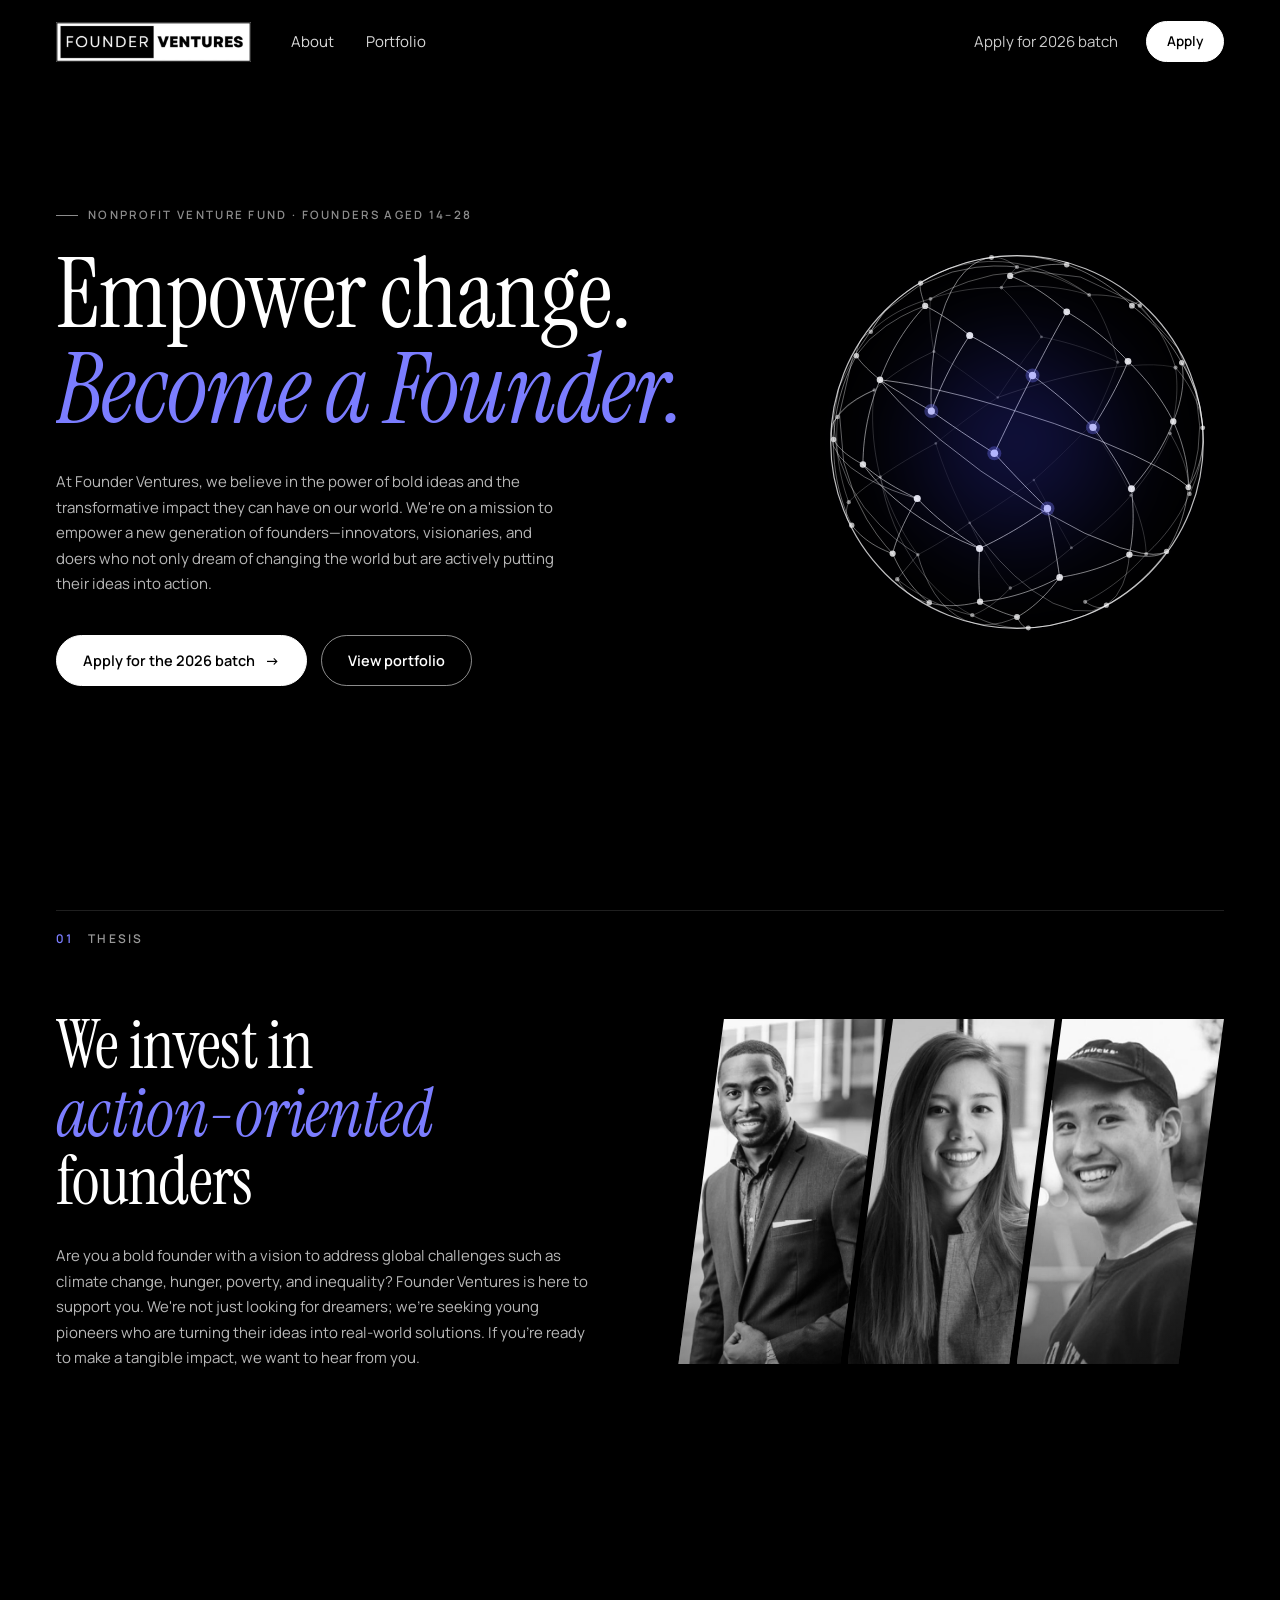
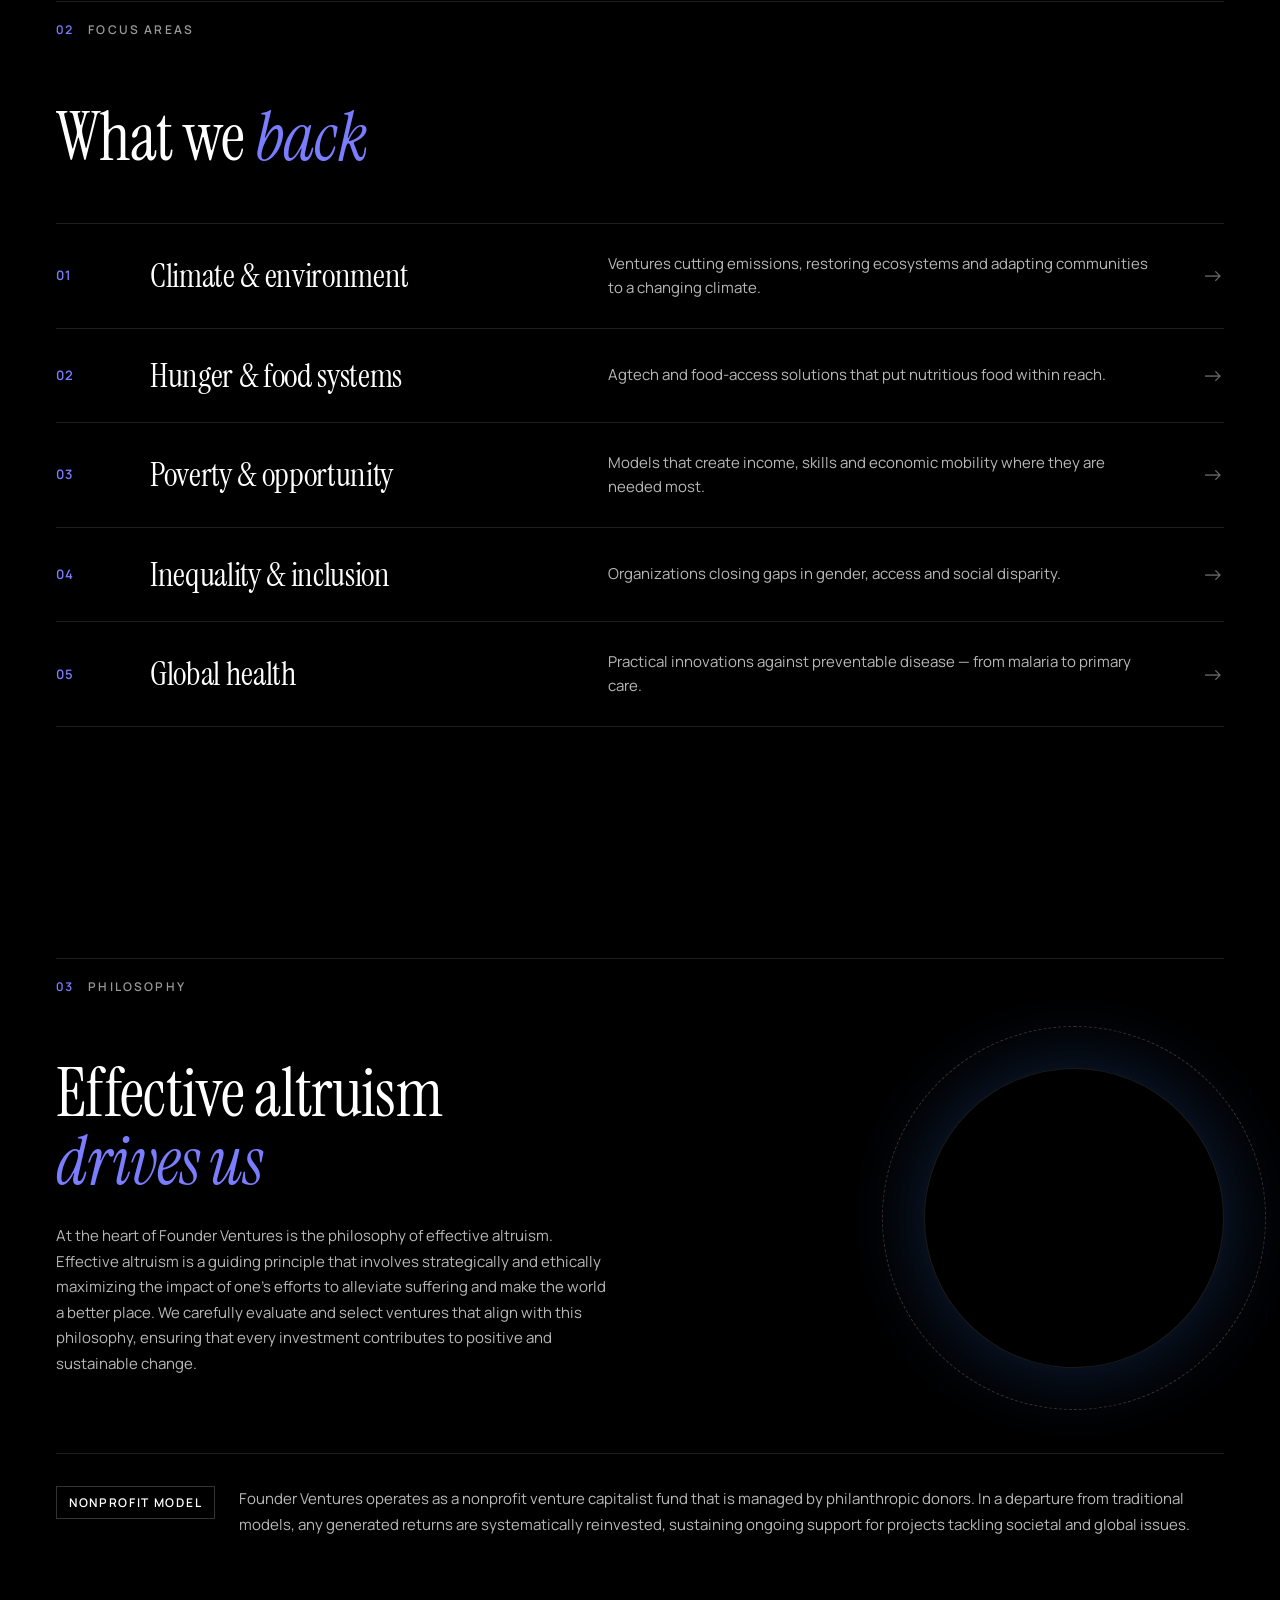
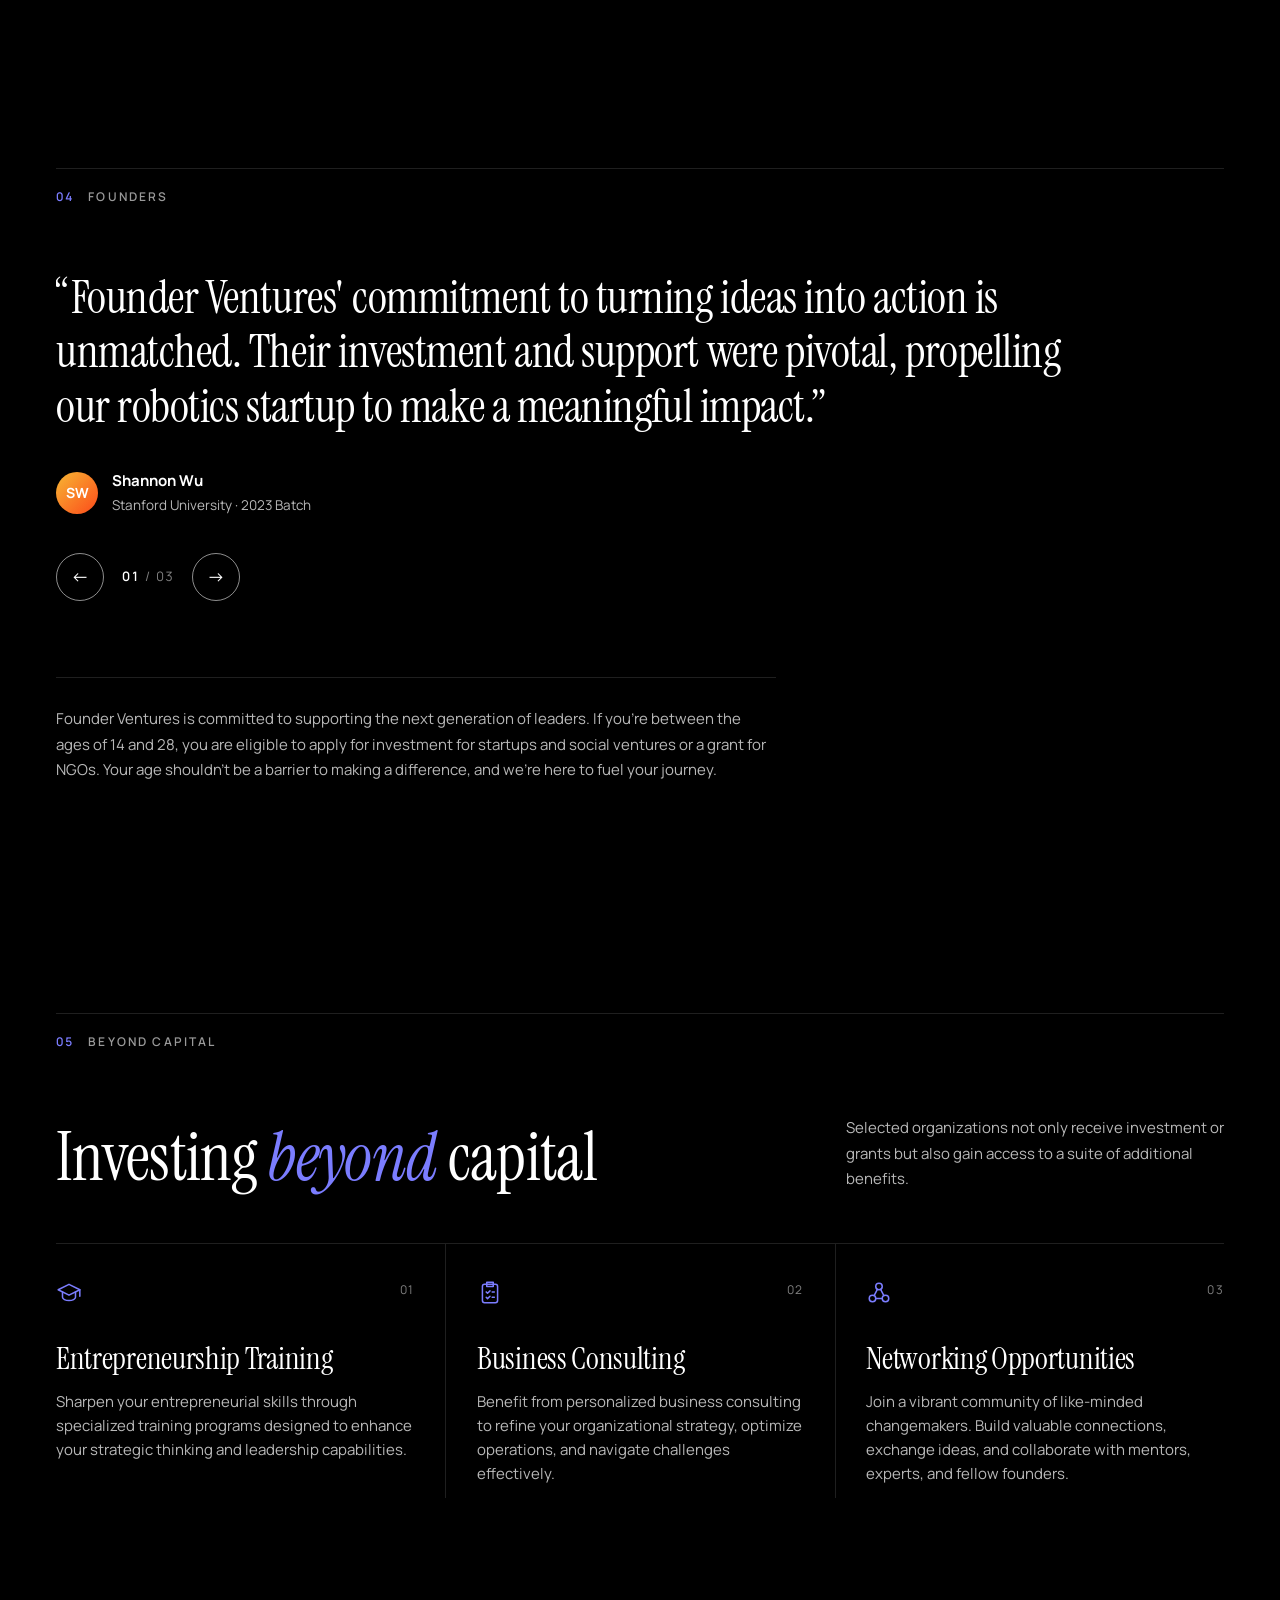
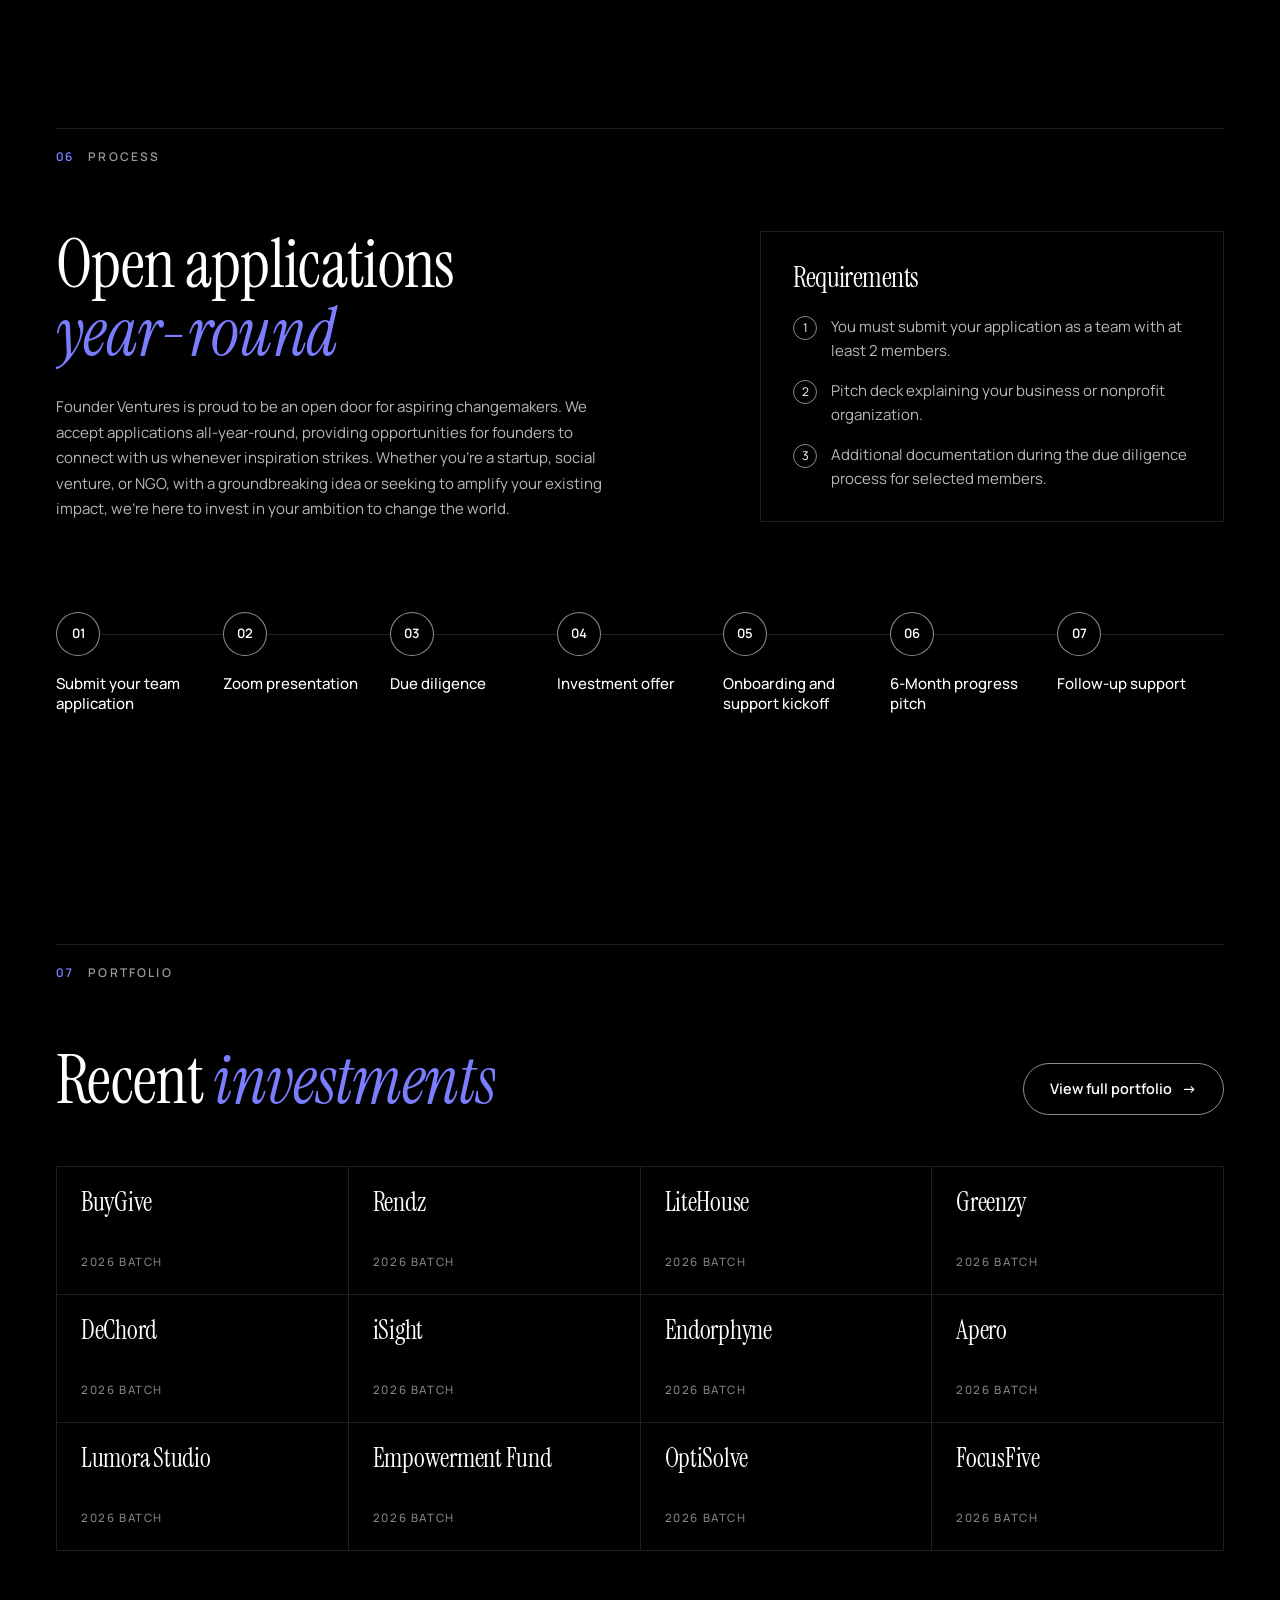
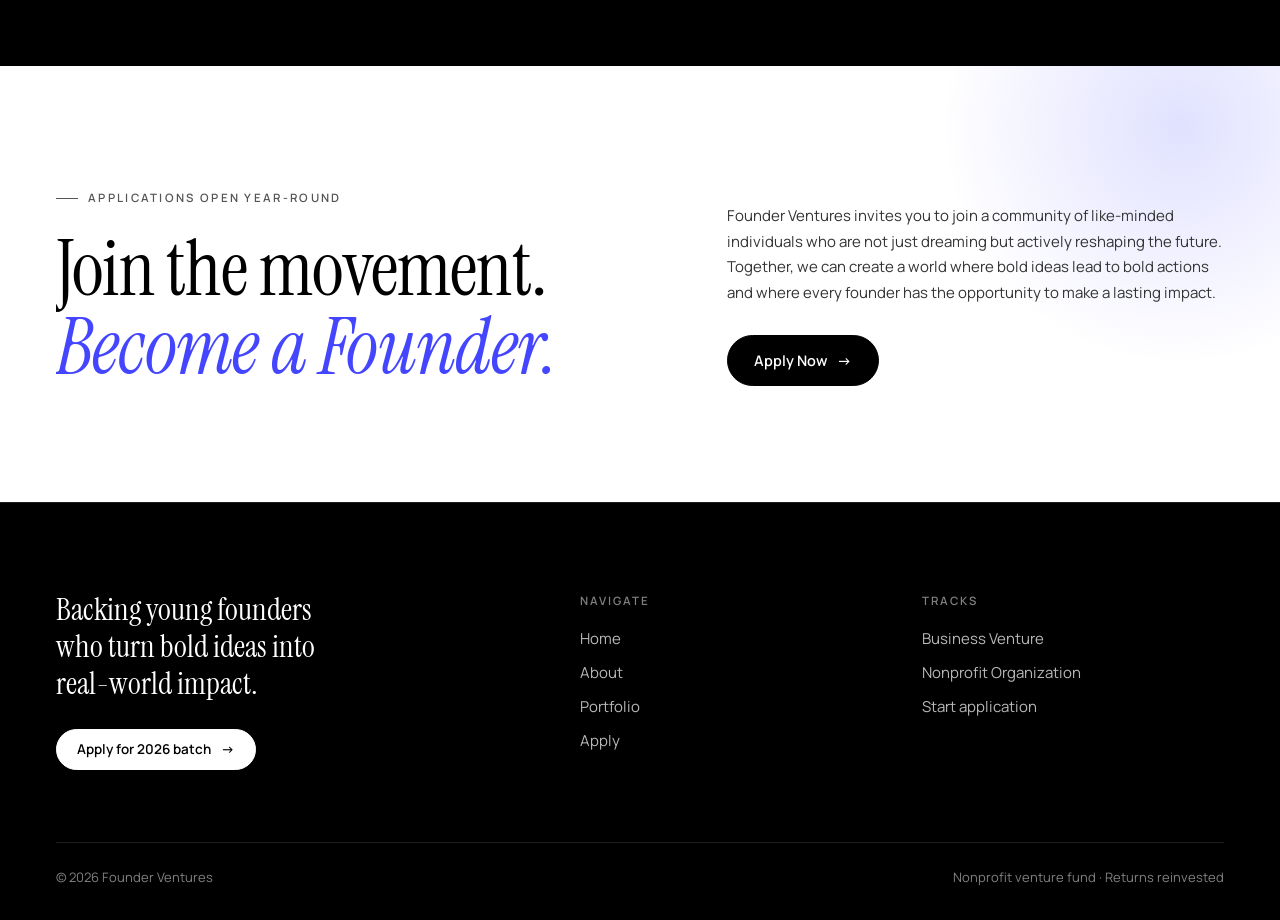
==== commit 5b97b9f0: "Add files via upload" ====
--- a/index.html
+++ b/index.html
@@ -20,6 +20,7 @@
 <meta name="twitter:description" content="Founder Ventures is a nonprofit venture fund backing action-oriented founders aged 14–28 who tackle climate change, hunger, poverty and inequality. Applications open year-round.">
 <meta name="twitter:image" content="https://founderventures.org/assets/og-image.jpg">
 <link rel="icon" href="./favicon.ico" sizes="any">
+<link rel="icon" type="image/svg+xml" href="./favicon.svg">
 <link rel="icon" type="image/png" sizes="32x32" href="./assets/icons/favicon-32.png">
 <link rel="apple-touch-icon" href="./assets/icons/apple-touch-icon.png">
 <link rel="manifest" href="./site.webmanifest">
